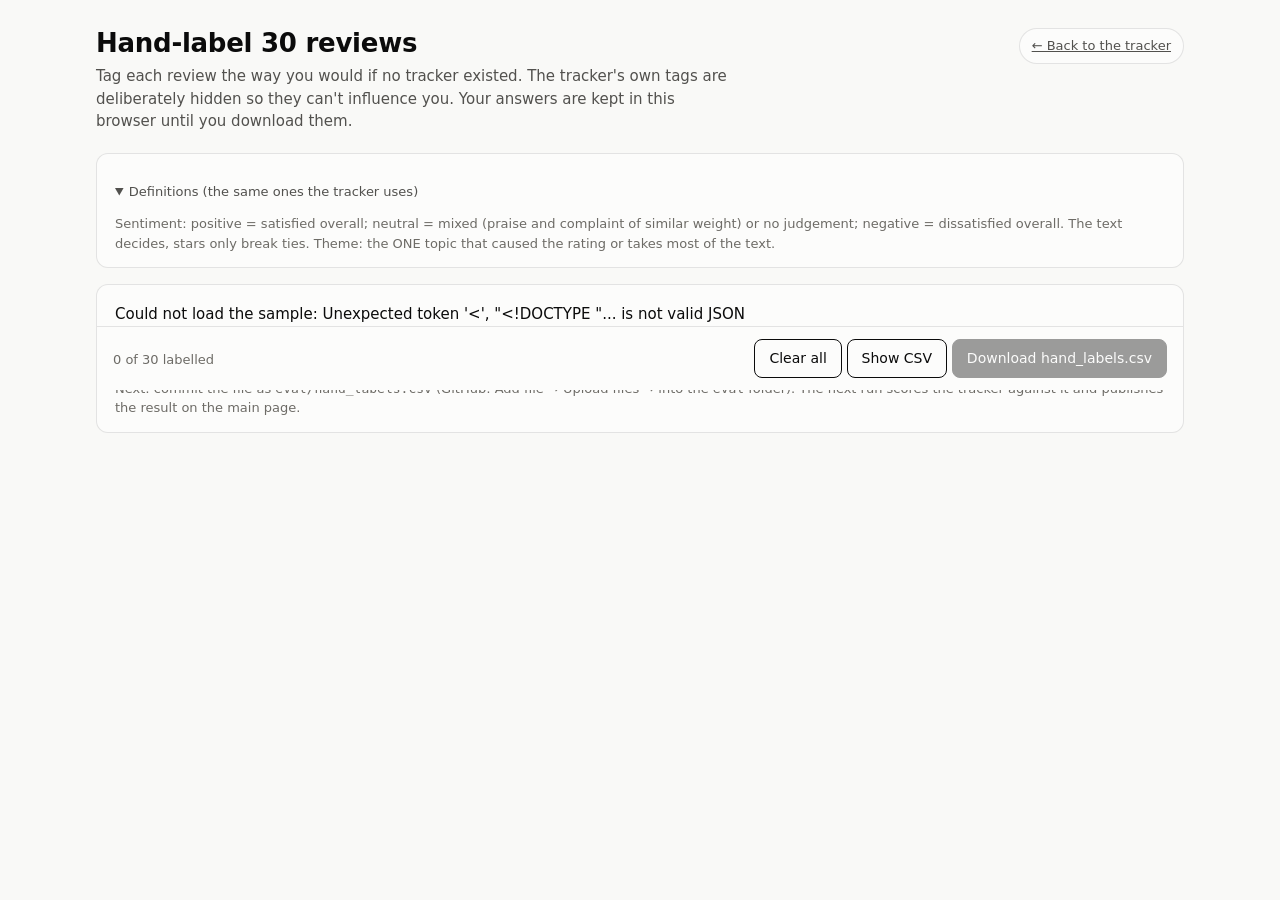
==== site/label.html @ 351802f1 "Reviews tracker: scraper, tagging, health alerts, page, evaluation, handover notes [skip ci] Daily G" ====
<!doctype html>
<html lang="en">
<head>
  <meta charset="utf-8">
  <meta name="viewport" content="width=device-width, initial-scale=1">
  <title>Hand Labelling</title>
  <meta name="description" content="Blind hand-labelling of 30 reviews to check the tracker's sentiment and theme tags.">
  <link rel="stylesheet" href="style.css">
  <style>
    .q { border-top: 1px solid var(--grid); padding: 14px 0; display: grid; gap: 8px; }
    .q:first-of-type { border-top: 0; }
    .q.done .num { background: var(--ink); color: var(--surface); }
    .num { display: inline-flex; width: 26px; height: 26px; border-radius: 50%; align-items: center; justify-content: center; font-size: 12px; background: var(--chip-bg); flex: none; }
    .opts { display: flex; flex-wrap: wrap; gap: 6px; }
    .opts label { display: inline-flex; align-items: center; gap: 5px; font-size: 13px; padding: 4px 10px; border: 1px solid var(--border); border-radius: 999px; cursor: pointer; background: var(--surface); }
    .opts input { margin: 0; accent-color: var(--ink); }
    .opts label:has(input:checked) { background: var(--ink); color: var(--surface); border-color: var(--ink); }
    .opts input:focus-visible + span { outline: 2px solid var(--link); outline-offset: 2px; }
    .row-label { font-size: 12px; color: var(--muted); width: 72px; flex: none; padding-top: 5px; }
    .line { display: flex; gap: 8px; align-items: flex-start; }
    .note { font: inherit; font-size: 13px; width: 100%; padding: 6px 8px; border: 1px solid var(--border); border-radius: 8px; background: var(--surface); color: var(--ink); }
    .bar { position: sticky; bottom: 0; background: var(--surface); border-top: 1px solid var(--border); padding: 12px 16px; display: flex; gap: 10px; align-items: center; flex-wrap: wrap; justify-content: space-between; margin: 0 -18px -14px; border-radius: 0 0 12px 12px; }
    .btn { font: inherit; font-size: 14px; padding: 8px 14px; border-radius: 8px; border: 1px solid var(--ink); background: var(--ink); color: var(--surface); cursor: pointer; }
    .btn.secondary { background: transparent; color: var(--ink); }
    .btn:disabled { opacity: .4; cursor: not-allowed; }
    textarea.csv { width: 100%; height: 160px; font: 12px ui-monospace, monospace; margin-top: 8px; background: var(--surface-2); color: var(--ink); border: 1px solid var(--border); border-radius: 8px; padding: 8px; }
  </style>
</head>
<body>
<div class="page">
  <header class="top">
    <div>
      <h1>Hand-label 30 reviews</h1>
      <p class="lede">Tag each review the way you would if no tracker existed. The tracker's own tags are deliberately
        hidden so they can't influence you. Your answers are kept in this browser until you download them.</p>
    </div>
    <a class="status" href="./">← Back to the tracker</a>
  </header>

  <section class="panel">
    <details class="defs" open><summary>Definitions (the same ones the tracker uses)</summary>
      <dl id="defs"></dl>
      <p class="sub" id="rules"></p>
    </details>
  </section>

  <section class="panel">
    <div id="questions"></div>
    <div class="bar">
      <span id="progress" class="sub">0 of 30 labelled</span>
      <span>
        <button class="btn secondary" type="button" id="reset">Clear all</button>
        <button class="btn secondary" type="button" id="show">Show CSV</button>
        <button class="btn" type="button" id="download" disabled>Download hand_labels.csv</button>
      </span>
    </div>
    <textarea class="csv" id="csv" readonly hidden aria-label="CSV of your labels"></textarea>
    <p class="sub">Next: commit the file as <code>eval/hand_labels.csv</code> (GitHub: Add file → Upload files → into the <code>eval</code> folder). The next run scores the tracker against it and publishes the result on the main page.</p>
  </section>
</div>
<script>
(function () {
  "use strict";
  let THEMES = {};   // filled from data.json, which is generated from tracker/tagging/taxonomy.py
  const SENTS = { positive: "Positive", neutral: "Neutral", negative: "Negative" };
  const KEY = "crt-hand-labels-v1";
  const APPS = { "kwikcheckout": "Kwik COD & Checkout", "razorpay-checkout": "Razorpay Magic Checkout", "simpl-checkout": "Simpl" };
  let sample = [], labels = {};

  try { labels = JSON.parse(localStorage.getItem(KEY) || "{}"); } catch (e) { labels = {}; }
  const persist = () => { try { localStorage.setItem(KEY, JSON.stringify(labels)); } catch (e) { /* blocked */ } };

  function el(tag, attrs, ...kids) {
    const n = document.createElement(tag);
    for (const [k, v] of Object.entries(attrs || {})) {
      if (v === null || v === undefined || v === false) continue;
      if (k === "class") n.className = v; else if (k.startsWith("on")) n.addEventListener(k.slice(2), v); else n.setAttribute(k, v === true ? "" : v);
    }
    kids.flat().forEach((c) => c !== null && c !== undefined && n.append(c instanceof Node ? c : document.createTextNode(String(c))));
    return n;
  }
  document.getElementById("rules").textContent =
    "Sentiment: positive = satisfied overall; neutral = mixed (praise and complaint of similar weight) or no judgement; negative = dissatisfied overall. The text decides, stars only break ties. Theme: the ONE topic that caused the rating or takes most of the text.";

  function options(name, map, current, onpick) {
    return el("div", { class: "opts", role: "radiogroup" }, Object.entries(map).map(([k, v]) => {
      const input = el("input", { type: "radio", name, value: k, checked: current === k, onchange: () => onpick(k) });
      return el("label", { title: Array.isArray(v) ? v[1] : null }, input, el("span", null, Array.isArray(v) ? v[0] : v));
    }));
  }
  function render() {
    const box = document.getElementById("questions");
    box.replaceChildren(...sample.map((r, i) => {
      const lab = labels[r.id] || {};
      const q = el("div", { class: "q" + (lab.sentiment && lab.theme ? " done" : ""), id: "q-" + r.id });
      const update = (k, v) => { labels[r.id] = Object.assign({}, labels[r.id], { [k]: v }); persist(); q.classList.toggle("done", !!(labels[r.id].sentiment && labels[r.id].theme)); progress(); };
      q.append(
        el("div", { class: "review-meta" }, el("span", { class: "num" }, i + 1),
          el("span", { class: "stars", "aria-label": `${r.rating} out of 5 stars` }, "★".repeat(r.rating), el("span", { class: "off" }, "★".repeat(5 - r.rating))),
          el("span", null, APPS[r.app] || r.app), el("span", null, r.date),
          el("a", { href: r.url, target: "_blank", rel: "noopener" }, "View on Shopify ↗")),
        el("p", { class: "review-text" }, r.text),
        el("div", { class: "line" }, el("span", { class: "row-label" }, "Sentiment"), options("s-" + r.id, SENTS, lab.sentiment, (v) => update("sentiment", v))),
        el("div", { class: "line" }, el("span", { class: "row-label" }, "Theme"), options("t-" + r.id, THEMES, lab.theme, (v) => update("theme", v))),
        el("div", { class: "line" }, el("span", { class: "row-label" }, "Note"),
          el("input", { class: "note", type: "text", placeholder: "optional: why, if it was a close call", value: lab.note || "", oninput: (e) => update("note", e.target.value) })));
      return q;
    }));
    progress();
  }
  function done() { return sample.filter((r) => labels[r.id] && labels[r.id].sentiment && labels[r.id].theme).length; }
  function csv() {
    const esc = (s) => `"${String(s || "").replace(/"/g, '""')}"`;
    return ["id,human_sentiment,human_theme,note"].concat(sample.map((r) => {
      const l = labels[r.id] || {};
      return [r.id, l.sentiment || "", l.theme || "", esc(l.note)].join(",");
    })).join("\n") + "\n";
  }
  function progress() {
    const n = done();
    document.getElementById("progress").textContent = `${n} of ${sample.length} labelled`;
    document.getElementById("download").disabled = n < sample.length;
    const ta = document.getElementById("csv");
    if (!ta.hidden) ta.value = csv();
  }
  document.getElementById("download").addEventListener("click", () => {
    const url = URL.createObjectURL(new Blob([csv()], { type: "text/csv" }));
    const a = el("a", { href: url, download: "hand_labels.csv" });
    document.body.append(a); a.click(); a.remove(); setTimeout(() => URL.revokeObjectURL(url), 1000);
  });
  document.getElementById("show").addEventListener("click", () => { const ta = document.getElementById("csv"); ta.hidden = !ta.hidden; ta.value = csv(); });
  document.getElementById("reset").addEventListener("click", () => { if (confirm("Clear all 30 labels?")) { labels = {}; persist(); render(); } });

  Promise.all(["label-sample.json", "data.json"].map((u) => fetch(u, { cache: "no-cache" }).then((r) => r.json())))
    .then(([s, data]) => {
      sample = s;
      THEMES = Object.fromEntries(Object.entries(data.themes).map(([k, t]) => [k, [t.label, t.definition]]));
      document.getElementById("defs").replaceChildren(...Object.values(THEMES).flatMap(([l, d]) => [el("dt", null, l), el("dd", null, d)]));
      render();
    })
    .catch((e) => { document.getElementById("questions").textContent = "Could not load the sample: " + e.message; });
})();
</script>
</body>
</html>
---- site/style.css ----
/* Tokens: light defaults, dark selected (not auto-inverted) for the OS setting
   and for an explicit data-theme="dark". Colour values come from the validated
   reference palette (apps = categorical slots 1-3; sentiment = blue/gray/red). */
:root {
  color-scheme: light;
  --page: #f9f9f7;
  --surface: #fcfcfb;
  --surface-2: #f3f2ee;
  --ink: #0b0b0b;
  --ink-2: #52514e;
  --muted: #6d6b66;
  --axis: #898781;
  --grid: #e1e0d9;
  --baseline: #c3c2b7;
  --border: rgba(11, 11, 11, 0.10);
  --link: #1c5cab;

  --app-kwikcheckout: #2a78d6;
  --app-razorpay-checkout: #eb6834;
  --app-simpl-checkout: #1baf7a;

  --sent-positive: #256abf;
  --sent-neutral: #898781;
  --sent-negative: #e34948;

  --good: #0ca30c;
  --good-ink: #006300;
  --warning: #fab219;
  --critical: #d03b3b;
  --critical-ink: #b42c2c;
  --chip-bg: #efeee9;
}
@media (prefers-color-scheme: dark) {
  :root:not([data-theme="light"]) {
    color-scheme: dark;
    --page: #0d0d0d;
    --surface: #1a1a19;
    --surface-2: #232322;
    --ink: #f0efec;
    --ink-2: #c3c2b7;
    --muted: #a3a29b;
    --axis: #898781;
    --grid: #2c2c2a;
    --baseline: #383835;
    --border: rgba(255, 255, 255, 0.10);
    --link: #86b6ef;
    --app-kwikcheckout: #3987e5;
    --app-razorpay-checkout: #d95926;
    --app-simpl-checkout: #199e70;
    --sent-positive: #3987e5;
    --sent-neutral: #c3c2b7;
    --sent-negative: #e66767;
    --good-ink: #0ca30c;
    --critical-ink: #e66767;
    --chip-bg: #2a2a28;
  }
}
:root[data-theme="dark"] {
  color-scheme: dark;
  --page: #0d0d0d;
  --surface: #1a1a19;
  --surface-2: #232322;
  --ink: #f0efec;
  --ink-2: #c3c2b7;
  --muted: #a3a29b;
  --axis: #898781;
  --grid: #2c2c2a;
  --baseline: #383835;
  --border: rgba(255, 255, 255, 0.10);
  --link: #86b6ef;
  --app-kwikcheckout: #3987e5;
  --app-razorpay-checkout: #d95926;
  --app-simpl-checkout: #199e70;
  --sent-positive: #3987e5;
  --sent-neutral: #c3c2b7;
  --sent-negative: #e66767;
  --good-ink: #0ca30c;
  --critical-ink: #e66767;
  --chip-bg: #2a2a28;
}

* { box-sizing: border-box; }
html { -webkit-text-size-adjust: 100%; }
body {
  margin: 0;
  background: var(--page);
  color: var(--ink);
  font: 15px/1.5 system-ui, -apple-system, "Segoe UI", Roboto, sans-serif;
}
a { color: var(--link); }
h1 { font-size: 26px; line-height: 1.2; margin: 0 0 6px; letter-spacing: -0.01em; }
h2 { font-size: 17px; margin: 0; }
h3 { font-size: 14px; margin: 0; }
.sr-only { position: absolute; width: 1px; height: 1px; overflow: hidden; clip: rect(0 0 0 0); white-space: nowrap; }

.page { max-width: 1120px; margin: 0 auto; padding: 28px 16px 48px; }
.top { display: flex; gap: 20px; align-items: flex-start; justify-content: space-between; margin-bottom: 20px; }
.lede { margin: 0; color: var(--ink-2); max-width: 640px; }

/* status pill: icon + label, never colour alone */
.status {
  flex: none; display: inline-flex; align-items: center; gap: 8px;
  padding: 7px 12px; border-radius: 999px; background: var(--surface);
  border: 1px solid var(--border); font-size: 13px; color: var(--ink-2); white-space: nowrap;
}
.status .ico { width: 16px; height: 16px; flex: none; }
.status strong { color: var(--ink); font-weight: 600; }

/* app cards */
.cards { display: grid; grid-template-columns: repeat(3, minmax(0, 1fr)); gap: 12px; margin-bottom: 18px; }
.card {
  background: var(--surface); border: 1px solid var(--border); border-radius: 12px;
  padding: 14px 16px; display: flex; flex-direction: column; gap: 10px; min-width: 0;
}
.card-head { display: flex; align-items: center; gap: 8px; min-width: 0; }
.dot { width: 10px; height: 10px; border-radius: 50%; flex: none; }
.card-head a { color: var(--ink); text-decoration: none; font-weight: 600; overflow: hidden; text-overflow: ellipsis; white-space: nowrap; }
.card-head a:hover { text-decoration: underline; }
.stats { display: grid; grid-template-columns: repeat(3, minmax(0, 1fr)); gap: 8px; }
.stat-label { font-size: 12px; color: var(--muted); }
.stat-value { font-size: 22px; font-weight: 600; line-height: 1.2; }
.stat-value small { font-size: 12px; font-weight: 400; color: var(--muted); }
.card-foot { font-size: 12.5px; color: var(--ink-2); border-top: 1px solid var(--grid); padding-top: 8px; }
.empty-note { font-size: 13px; color: var(--ink-2); background: var(--surface-2); border-radius: 8px; padding: 10px 12px; }

/* one filter row above everything it scopes */
.filters { display: flex; flex-wrap: wrap; align-items: center; gap: 10px; margin: 0 0 14px; }
.filters-label { font-size: 13px; color: var(--muted); }
.filters-note { font-size: 12.5px; color: var(--muted); }
.seg { display: inline-flex; background: var(--surface); border: 1px solid var(--border); border-radius: 9px; padding: 3px; gap: 2px; flex-wrap: wrap; }
.seg button {
  font: inherit; font-size: 13px; border: 0; background: transparent; color: var(--ink-2);
  padding: 5px 11px; border-radius: 6px; cursor: pointer; display: inline-flex; align-items: center; gap: 6px;
}
.seg button:hover { background: var(--surface-2); }
.seg button[aria-pressed="true"] { background: var(--ink); color: var(--surface); }
.seg button:focus-visible { outline: 2px solid var(--link); outline-offset: 1px; }
.seg-sm button { font-size: 12.5px; padding: 4px 9px; }

.panel { background: var(--surface); border: 1px solid var(--border); border-radius: 12px; padding: 18px 18px 14px; margin-bottom: 16px; }
.panel-head { margin-bottom: 10px; }
.panel-head.row { display: flex; justify-content: space-between; align-items: flex-end; gap: 12px; flex-wrap: wrap; }
.sub { margin: 3px 0 0; color: var(--muted); font-size: 13px; }

.legend { display: flex; flex-wrap: wrap; gap: 6px 16px; font-size: 13px; color: var(--ink-2); margin: 4px 0 8px; }
.legend span { display: inline-flex; align-items: center; gap: 6px; }
.key-line { width: 16px; height: 2px; border-radius: 2px; display: inline-block; }
.key-rect { width: 10px; height: 10px; border-radius: 2px; display: inline-block; }

.chart { position: relative; height: 300px; }
.chart-lg { height: 320px; }
.multiples { display: grid; grid-template-columns: repeat(3, minmax(0, 1fr)); gap: 14px; }
.multiple h3 { display: flex; align-items: center; gap: 6px; font-weight: 600; margin-bottom: 4px; }
.multiple .chart { height: 200px; }
.multiple .empty-note { height: 200px; display: flex; align-items: center; justify-content: center; text-align: center; }

details { margin-top: 10px; font-size: 13px; }
details summary { cursor: pointer; color: var(--ink-2); width: max-content; }
details summary:hover { color: var(--ink); }
.table-wrap { overflow-x: auto; max-height: 340px; overflow-y: auto; margin-top: 8px; border: 1px solid var(--grid); border-radius: 8px; }
table { border-collapse: collapse; width: 100%; font-size: 13px; }
th, td { text-align: left; padding: 6px 10px; border-bottom: 1px solid var(--grid); white-space: nowrap; }
th { position: sticky; top: 0; background: var(--surface-2); font-weight: 600; color: var(--ink-2); }
td.num, th.num { text-align: right; font-variant-numeric: tabular-nums; }
dl { display: grid; grid-template-columns: max-content 1fr; gap: 6px 14px; margin: 10px 0 0; }
dt { font-weight: 600; }
dd { margin: 0; color: var(--ink-2); }

/* latest reviews */
.reviews { list-style: none; margin: 0; padding: 0; }
.review { padding: 12px 0; border-top: 1px solid var(--grid); display: grid; gap: 5px; }
.review:first-child { border-top: 0; }
.review-meta { display: flex; flex-wrap: wrap; align-items: center; gap: 6px 10px; font-size: 12.5px; color: var(--muted); }
.review-app { display: inline-flex; align-items: center; gap: 6px; color: var(--ink); font-weight: 600; }
.stars { color: var(--ink); letter-spacing: 1px; }
.stars .off { color: var(--baseline); }
.review-text { margin: 0; white-space: pre-line; overflow-wrap: anywhere; }
.review-text.empty { color: var(--muted); font-style: italic; }
.review-text.clamp { display: -webkit-box; -webkit-line-clamp: 4; -webkit-box-orient: vertical; overflow: hidden; }
.more { font: inherit; font-size: 12.5px; border: 0; background: none; color: var(--link); padding: 0; cursor: pointer; justify-self: start; }
.chips { display: flex; flex-wrap: wrap; gap: 6px; align-items: center; font-size: 12px; }
.chip { display: inline-flex; align-items: center; gap: 5px; padding: 2px 8px; border-radius: 999px; background: var(--chip-bg); color: var(--ink); }
.chip .key-rect { width: 8px; height: 8px; }
.chip-src { color: var(--muted); background: transparent; padding-left: 0; }
.review a.open { font-size: 12.5px; }

/* evaluation */
.eval-grid { display: grid; grid-template-columns: repeat(3, minmax(0, 1fr)); gap: 12px; margin-bottom: 14px; }
.tile { background: var(--surface-2); border-radius: 10px; padding: 12px 14px; }
.tile .stat-value { font-size: 28px; }
.miss { border-top: 1px solid var(--grid); padding: 10px 0; display: grid; gap: 4px; }
.miss q { font-style: normal; }
.miss .verdict { font-size: 13px; color: var(--ink-2); }
.callout { background: var(--surface-2); border-radius: 10px; padding: 12px 14px; color: var(--ink-2); font-size: 14px; }
.callout ol { margin: 6px 0 0; padding-left: 20px; }

/* health */
.runs-strip { display: flex; flex-wrap: wrap; gap: 3px; margin: 6px 0 12px; }
.runs-strip a, .runs-strip span { width: 14px; height: 22px; border-radius: 3px; display: inline-block; }
.health-row { display: flex; flex-wrap: wrap; gap: 8px 24px; font-size: 13.5px; color: var(--ink-2); margin-bottom: 10px; }
.health-row strong { color: var(--ink); font-weight: 600; }
.problems { margin: 0 0 12px; padding-left: 0; list-style: none; font-size: 13.5px; }
.problems li { display: flex; gap: 8px; align-items: flex-start; padding: 4px 0; }
.problems .ico { width: 16px; height: 16px; flex: none; margin-top: 2px; }

.foot { color: var(--muted); font-size: 12.5px; margin-top: 24px; }
.foot p { margin: 4px 0; }

@media (max-width: 860px) {
  .cards, .multiples, .eval-grid { grid-template-columns: 1fr; }
  .top { flex-direction: column; gap: 12px; }
}
@media (max-width: 480px) {
  h1 { font-size: 22px; }
  .panel { padding: 14px 12px 10px; }
  .chart-lg { height: 260px; }
  .chart { height: 260px; }
  .stat-value { font-size: 19px; }
}
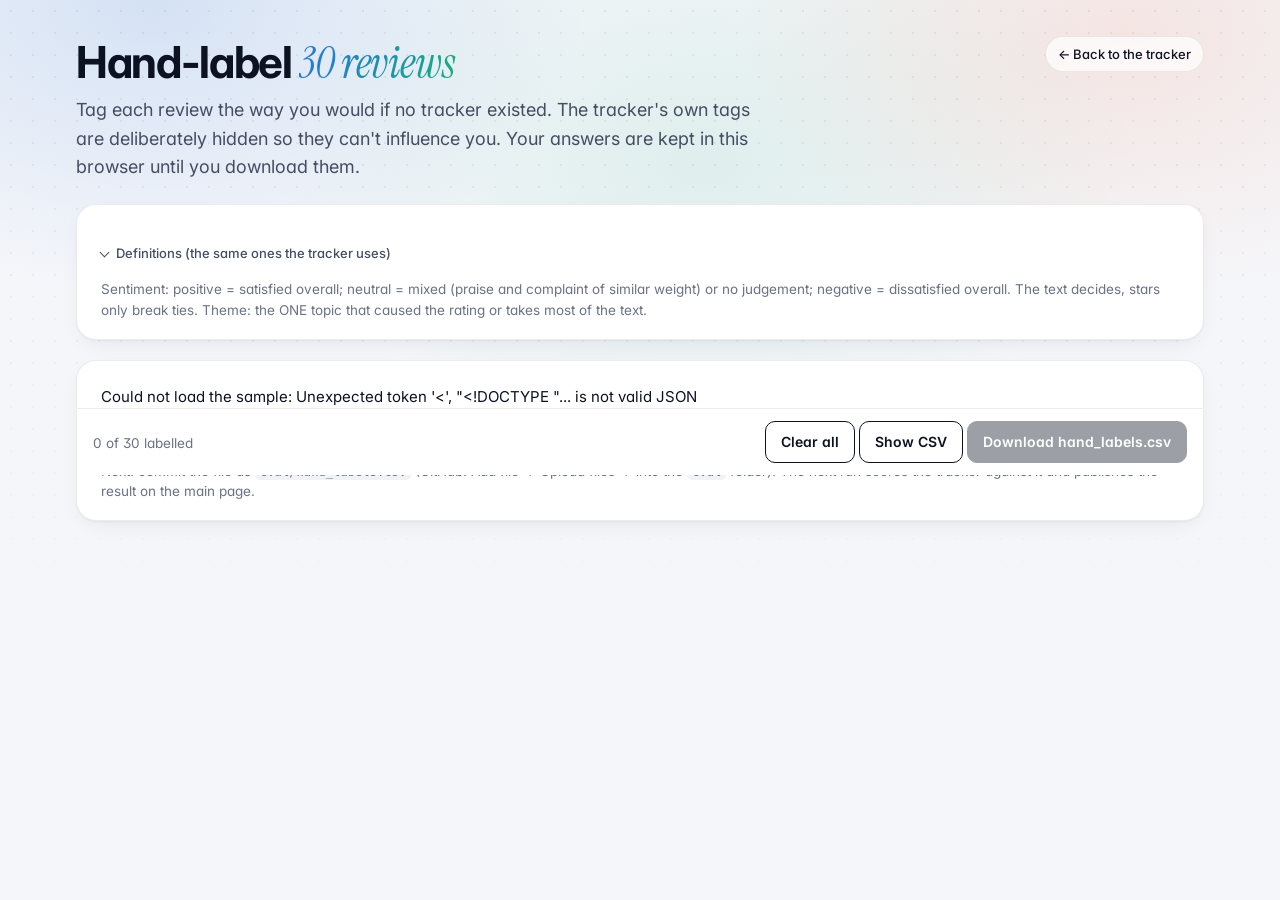
==== commit 4779de4a: "Redesign the public page: hero, app cards, computed signals, polished charts Light theme with Inter " ====
--- a/site/label.html
+++ b/site/label.html
@@ -5,6 +5,9 @@
   <meta name="viewport" content="width=device-width, initial-scale=1">
   <title>Hand Labelling</title>
   <meta name="description" content="Blind hand-labelling of 30 reviews to check the tracker's sentiment and theme tags.">
+  <link rel="preconnect" href="https://fonts.googleapis.com">
+  <link rel="preconnect" href="https://fonts.gstatic.com" crossorigin>
+  <link rel="stylesheet" href="https://fonts.googleapis.com/css2?family=Inter:wght@400;500;600;700&family=Instrument+Serif:ital@0;1&display=swap">
   <link rel="stylesheet" href="style.css">
   <style>
     .q { border-top: 1px solid var(--grid); padding: 14px 0; display: grid; gap: 8px; }
@@ -19,22 +22,23 @@
     .row-label { font-size: 12px; color: var(--muted); width: 72px; flex: none; padding-top: 5px; }
     .line { display: flex; gap: 8px; align-items: flex-start; }
     .note { font: inherit; font-size: 13px; width: 100%; padding: 6px 8px; border: 1px solid var(--border); border-radius: 8px; background: var(--surface); color: var(--ink); }
-    .bar { position: sticky; bottom: 0; background: var(--surface); border-top: 1px solid var(--border); padding: 12px 16px; display: flex; gap: 10px; align-items: center; flex-wrap: wrap; justify-content: space-between; margin: 0 -18px -14px; border-radius: 0 0 12px 12px; }
-    .btn { font: inherit; font-size: 14px; padding: 8px 14px; border-radius: 8px; border: 1px solid var(--ink); background: var(--ink); color: var(--surface); cursor: pointer; }
+    .bar { position: sticky; bottom: 0; background: var(--surface); border-top: 1px solid var(--border); padding: 12px 16px; display: flex; gap: 10px; align-items: center; flex-wrap: wrap; justify-content: space-between; margin: 0 -24px -18px; border-radius: 0 0 var(--radius) var(--radius); }
+    .btn { font: inherit; font-size: 14px; font-weight: 600; padding: 9px 15px; border-radius: 10px; border: 1px solid var(--ink); background: var(--ink); color: var(--surface); cursor: pointer; }
     .btn.secondary { background: transparent; color: var(--ink); }
     .btn:disabled { opacity: .4; cursor: not-allowed; }
     textarea.csv { width: 100%; height: 160px; font: 12px ui-monospace, monospace; margin-top: 8px; background: var(--surface-2); color: var(--ink); border: 1px solid var(--border); border-radius: 8px; padding: 8px; }
   </style>
 </head>
 <body>
+<div class="backdrop" aria-hidden="true"></div>
 <div class="page">
   <header class="top">
     <div>
-      <h1>Hand-label 30 reviews</h1>
+      <h1 style="font-size:clamp(30px,4.5vw,44px);letter-spacing:-0.03em">Hand-label <em class="accent">30 reviews</em></h1>
       <p class="lede">Tag each review the way you would if no tracker existed. The tracker's own tags are deliberately
         hidden so they can't influence you. Your answers are kept in this browser until you download them.</p>
     </div>
-    <a class="status" href="./">← Back to the tracker</a>
+    <a class="btn-ghost" href="./">← Back to the tracker</a>
   </header>
 
   <section class="panel">
--- a/site/style.css
+++ b/site/style.css
@@ -1,18 +1,19 @@
-/* Tokens: light defaults, dark selected (not auto-inverted) for the OS setting
-   and for an explicit data-theme="dark". Colour values come from the validated
-   reference palette (apps = categorical slots 1-3; sentiment = blue/gray/red). */
+/* Light theme only. Data colours (apps, sentiment) come from the validated
+   reference palette; everything else is a quiet, cool-neutral frame around them. */
 :root {
   color-scheme: light;
-  --page: #f9f9f7;
-  --surface: #fcfcfb;
-  --surface-2: #f3f2ee;
-  --ink: #0b0b0b;
-  --ink-2: #52514e;
-  --muted: #6d6b66;
-  --axis: #898781;
-  --grid: #e1e0d9;
-  --baseline: #c3c2b7;
-  --border: rgba(11, 11, 11, 0.10);
+  --page: #f5f6fa;
+  --surface: #ffffff;
+  --surface-2: #f6f7fa;
+  --surface-3: #eef0f5;
+  --ink: #0d1222;
+  --ink-2: #454d63;
+  --muted: #6b7287;
+  --axis: #8a90a2;
+  --grid: #eceef3;
+  --baseline: #cfd3dd;
+  --border: rgba(13, 18, 34, 0.08);
+  --border-strong: rgba(13, 18, 34, 0.14);
   --link: #1c5cab;
 
   --app-kwikcheckout: #2a78d6;
@@ -28,192 +29,412 @@
   --warning: #fab219;
   --critical: #d03b3b;
   --critical-ink: #b42c2c;
-  --chip-bg: #efeee9;
-}
-@media (prefers-color-scheme: dark) {
-  :root:not([data-theme="light"]) {
-    color-scheme: dark;
-    --page: #0d0d0d;
-    --surface: #1a1a19;
-    --surface-2: #232322;
-    --ink: #f0efec;
-    --ink-2: #c3c2b7;
-    --muted: #a3a29b;
-    --axis: #898781;
-    --grid: #2c2c2a;
-    --baseline: #383835;
-    --border: rgba(255, 255, 255, 0.10);
-    --link: #86b6ef;
-    --app-kwikcheckout: #3987e5;
-    --app-razorpay-checkout: #d95926;
-    --app-simpl-checkout: #199e70;
-    --sent-positive: #3987e5;
-    --sent-neutral: #c3c2b7;
-    --sent-negative: #e66767;
-    --good-ink: #0ca30c;
-    --critical-ink: #e66767;
-    --chip-bg: #2a2a28;
-  }
-}
-:root[data-theme="dark"] {
-  color-scheme: dark;
-  --page: #0d0d0d;
-  --surface: #1a1a19;
-  --surface-2: #232322;
-  --ink: #f0efec;
-  --ink-2: #c3c2b7;
-  --muted: #a3a29b;
-  --axis: #898781;
-  --grid: #2c2c2a;
-  --baseline: #383835;
-  --border: rgba(255, 255, 255, 0.10);
-  --link: #86b6ef;
-  --app-kwikcheckout: #3987e5;
-  --app-razorpay-checkout: #d95926;
-  --app-simpl-checkout: #199e70;
-  --sent-positive: #3987e5;
-  --sent-neutral: #c3c2b7;
-  --sent-negative: #e66767;
-  --good-ink: #0ca30c;
-  --critical-ink: #e66767;
-  --chip-bg: #2a2a28;
+  --star: #f5a524;
+  --chip-bg: #f0f2f6;
+
+  --radius: 20px;
+  --radius-sm: 12px;
+  --shadow-sm: 0 1px 2px rgba(16, 24, 40, 0.05);
+  --shadow: 0 1px 2px rgba(16, 24, 40, 0.04), 0 8px 24px -10px rgba(16, 24, 40, 0.10);
+  --shadow-lg: 0 2px 6px rgba(16, 24, 40, 0.05), 0 28px 56px -20px rgba(16, 24, 40, 0.20);
+  --brand-grad: linear-gradient(135deg, #2a78d6 0%, #1baf7a 100%);
+  --accent-grad: linear-gradient(100deg, #2a78d6 0%, #1d8fb0 50%, #1baf7a 100%);
+  --font: "Inter", system-ui, -apple-system, "Segoe UI", Roboto, sans-serif;
+  --serif: "Instrument Serif", ui-serif, Georgia, serif;
+  --ease: cubic-bezier(.2, .7, .2, 1);
 }
 
 * { box-sizing: border-box; }
-html { -webkit-text-size-adjust: 100%; }
+html { -webkit-text-size-adjust: 100%; scroll-behavior: smooth; }
 body {
   margin: 0;
   background: var(--page);
   color: var(--ink);
-  font: 15px/1.5 system-ui, -apple-system, "Segoe UI", Roboto, sans-serif;
-}
-a { color: var(--link); }
-h1 { font-size: 26px; line-height: 1.2; margin: 0 0 6px; letter-spacing: -0.01em; }
-h2 { font-size: 17px; margin: 0; }
-h3 { font-size: 14px; margin: 0; }
+  font: 15px/1.55 var(--font);
+  font-feature-settings: "cv11", "ss01";
+  -webkit-font-smoothing: antialiased;
+  overflow-x: hidden;
+}
+::selection { background: rgba(42, 120, 214, 0.18); }
+a { color: var(--link); text-underline-offset: 2px; }
+h1, h2, h3 { color: var(--ink); }
+h1 { font-size: 26px; line-height: 1.2; margin: 0 0 6px; letter-spacing: -0.02em; }
+h2 { font-size: 20px; line-height: 1.25; margin: 0; letter-spacing: -0.015em; font-weight: 650; }
+h3 { font-size: 14px; margin: 0; font-weight: 600; }
+code { font: 0.9em ui-monospace, SFMono-Regular, Menlo, monospace; background: var(--chip-bg); padding: 1px 5px; border-radius: 5px; }
 .sr-only { position: absolute; width: 1px; height: 1px; overflow: hidden; clip: rect(0 0 0 0); white-space: nowrap; }
-
-.page { max-width: 1120px; margin: 0 auto; padding: 28px 16px 48px; }
-.top { display: flex; gap: 20px; align-items: flex-start; justify-content: space-between; margin-bottom: 20px; }
-.lede { margin: 0; color: var(--ink-2); max-width: 640px; }
+:focus-visible { outline: 2px solid var(--link); outline-offset: 2px; border-radius: 6px; }
+
+/* soft colour wash behind the top of the page */
+.backdrop {
+  position: absolute; inset: 0 0 auto 0; height: 900px; z-index: -1; pointer-events: none;
+  background:
+    radial-gradient(620px 420px at 12% 0%, rgba(42, 120, 214, 0.16), transparent 70%),
+    radial-gradient(560px 380px at 88% 4%, rgba(235, 104, 52, 0.12), transparent 70%),
+    radial-gradient(620px 420px at 55% 18%, rgba(27, 175, 122, 0.10), transparent 70%);
+}
+.backdrop::after {
+  content: ""; position: absolute; inset: 0;
+  background-image: radial-gradient(rgba(13, 18, 34, 0.07) 1px, transparent 1px);
+  background-size: 22px 22px;
+  -webkit-mask-image: linear-gradient(to bottom, #000 0%, transparent 75%);
+          mask-image: linear-gradient(to bottom, #000 0%, transparent 75%);
+}
+
+.page { max-width: 1160px; margin: 0 auto; padding: 0 16px 56px; }
+
+/* ---- top nav ------------------------------------------------------------- */
+.nav { position: relative; z-index: 5; }
+.nav-inner { max-width: 1160px; margin: 0 auto; padding: 18px 16px; display: flex; align-items: center; justify-content: space-between; gap: 12px; }
+.brand { display: inline-flex; align-items: center; gap: 10px; text-decoration: none; color: var(--ink); min-width: 0; }
+.brand-mark {
+  width: 34px; height: 34px; border-radius: 10px; background: var(--brand-grad); flex: none;
+  display: inline-grid; place-items: center; box-shadow: 0 6px 16px -6px rgba(42, 120, 214, 0.6), inset 0 1px 0 rgba(255,255,255,.3);
+}
+.brand-mark svg { width: 22px; height: 22px; }
+.brand-mark.sm { width: 26px; height: 26px; border-radius: 8px; }
+.brand-mark.sm svg { width: 17px; height: 17px; }
+.brand-name { font-weight: 650; letter-spacing: -0.01em; font-size: 15px; white-space: nowrap; }
+.brand-sub { color: var(--muted); font-weight: 500; margin-left: 6px; }
+.nav-right { display: flex; align-items: center; gap: 8px; }
+.btn-ghost {
+  display: inline-flex; align-items: center; gap: 7px; padding: 7px 12px; border-radius: 999px;
+  background: rgba(255, 255, 255, 0.7); border: 1px solid var(--border); color: var(--ink);
+  font-size: 13px; font-weight: 500; text-decoration: none; backdrop-filter: blur(8px);
+  transition: background .2s, box-shadow .2s, transform .2s var(--ease);
+}
+.btn-ghost:hover { background: #fff; box-shadow: var(--shadow); transform: translateY(-1px); }
+.btn-ghost svg { width: 15px; height: 15px; }
 
 /* status pill: icon + label, never colour alone */
 .status {
   flex: none; display: inline-flex; align-items: center; gap: 8px;
-  padding: 7px 12px; border-radius: 999px; background: var(--surface);
+  padding: 6px 12px 6px 8px; border-radius: 999px; background: rgba(255, 255, 255, 0.75);
   border: 1px solid var(--border); font-size: 13px; color: var(--ink-2); white-space: nowrap;
+  backdrop-filter: blur(8px); box-shadow: var(--shadow-sm);
 }
 .status .ico { width: 16px; height: 16px; flex: none; }
 .status strong { color: var(--ink); font-weight: 600; }
-
-/* app cards */
-.cards { display: grid; grid-template-columns: repeat(3, minmax(0, 1fr)); gap: 12px; margin-bottom: 18px; }
+.status .when { color: var(--muted); }
+.pulse { position: relative; display: inline-grid; place-items: center; width: 16px; height: 16px; }
+.pulse::before {
+  content: ""; position: absolute; inset: 0; border-radius: 50%; background: var(--pulse, var(--good));
+  opacity: .35; animation: pulse 2.2s var(--ease) infinite;
+}
+@keyframes pulse { 0% { transform: scale(.7); opacity: .45; } 80%, 100% { transform: scale(2.1); opacity: 0; } }
+
+/* ---- hero ---------------------------------------------------------------- */
+.hero { padding: 40px 0 44px; }
+.eyebrow-chip {
+  display: inline-flex; align-items: center; gap: 8px; margin: 0 0 22px;
+  padding: 6px 12px; border-radius: 999px; font-size: 12.5px; font-weight: 500; color: var(--ink-2);
+  background: rgba(255, 255, 255, 0.7); border: 1px solid var(--border); backdrop-filter: blur(8px);
+}
+.live-dot { width: 7px; height: 7px; border-radius: 50%; background: var(--good); box-shadow: 0 0 0 3px rgba(12, 163, 12, 0.15); }
+.hero h1 {
+  font-size: clamp(36px, 6.2vw, 68px); line-height: 1.02; letter-spacing: -0.035em; font-weight: 650;
+  margin: 0 0 18px; text-wrap: balance; max-width: 920px;
+}
+.accent {
+  font-family: var(--serif); font-style: italic; font-weight: 400; letter-spacing: -0.01em;
+  background: var(--accent-grad); -webkit-background-clip: text; background-clip: text; color: transparent;
+  padding-right: .06em;
+}
+.lede { margin: 0; color: var(--ink-2); font-size: clamp(15.5px, 1.6vw, 18px); line-height: 1.6; max-width: 700px; text-wrap: pretty; }
+.lede strong { color: var(--ink); font-weight: 600; }
+.hero-stats { display: grid; grid-template-columns: repeat(4, minmax(0, 1fr)); gap: 12px; margin-top: 34px; }
+.hero-stat {
+  background: rgba(255, 255, 255, 0.72); backdrop-filter: blur(12px); -webkit-backdrop-filter: blur(12px);
+  border: 1px solid var(--border); border-radius: 16px; padding: 14px 16px; box-shadow: var(--shadow-sm); min-width: 0;
+}
+.hero-stat .k { font-size: 12.5px; color: var(--muted); font-weight: 500; }
+.hero-stat .v { font-size: 30px; font-weight: 650; letter-spacing: -0.03em; line-height: 1.15; margin-top: 2px; font-variant-numeric: tabular-nums; }
+.hero-stat .v small { font-size: 15px; font-weight: 500; color: var(--muted); letter-spacing: 0; }
+.hero-stat .s { font-size: 12.5px; color: var(--ink-2); margin-top: 2px; white-space: nowrap; overflow: hidden; text-overflow: ellipsis; }
+
+/* ---- blocks & panels --------------------------------------------------------- */
+.block { margin-bottom: 36px; scroll-margin-top: 80px; }
+.block-head { margin-bottom: 14px; }
+.eyebrow {
+  display: inline-block; font-size: 11.5px; font-weight: 600; letter-spacing: 0.08em; text-transform: uppercase;
+  color: var(--muted); margin-bottom: 6px;
+}
+.block-head h2 { font-size: 24px; }
+.sub { margin: 4px 0 0; color: var(--muted); font-size: 13.5px; }
+.note { margin: 0 0 10px; color: var(--muted); font-size: 12.5px; }
+
+.panel {
+  background: var(--surface); border: 1px solid var(--border); border-radius: var(--radius);
+  padding: 24px 24px 18px; margin-bottom: 20px; box-shadow: var(--shadow); scroll-margin-top: 80px;
+}
+.panel-head { display: flex; justify-content: space-between; align-items: flex-end; gap: 16px; flex-wrap: wrap; margin-bottom: 16px; }
+.panel-head > div:first-child { min-width: 0; max-width: 640px; }
+
+/* ---- app cards ---------------------------------------------------------------- */
+.cards { display: grid; grid-template-columns: repeat(3, minmax(0, 1fr)); gap: 16px; }
 .card {
-  background: var(--surface); border: 1px solid var(--border); border-radius: 12px;
-  padding: 14px 16px; display: flex; flex-direction: column; gap: 10px; min-width: 0;
-}
-.card-head { display: flex; align-items: center; gap: 8px; min-width: 0; }
-.dot { width: 10px; height: 10px; border-radius: 50%; flex: none; }
-.card-head a { color: var(--ink); text-decoration: none; font-weight: 600; overflow: hidden; text-overflow: ellipsis; white-space: nowrap; }
-.card-head a:hover { text-decoration: underline; }
-.stats { display: grid; grid-template-columns: repeat(3, minmax(0, 1fr)); gap: 8px; }
-.stat-label { font-size: 12px; color: var(--muted); }
-.stat-value { font-size: 22px; font-weight: 600; line-height: 1.2; }
-.stat-value small { font-size: 12px; font-weight: 400; color: var(--muted); }
-.card-foot { font-size: 12.5px; color: var(--ink-2); border-top: 1px solid var(--grid); padding-top: 8px; }
-.empty-note { font-size: 13px; color: var(--ink-2); background: var(--surface-2); border-radius: 8px; padding: 10px 12px; }
-
-/* one filter row above everything it scopes */
-.filters { display: flex; flex-wrap: wrap; align-items: center; gap: 10px; margin: 0 0 14px; }
-.filters-label { font-size: 13px; color: var(--muted); }
-.filters-note { font-size: 12.5px; color: var(--muted); }
-.seg { display: inline-flex; background: var(--surface); border: 1px solid var(--border); border-radius: 9px; padding: 3px; gap: 2px; flex-wrap: wrap; }
+  --c: var(--ink);
+  position: relative; overflow: hidden; background: var(--surface); border: 1px solid var(--border);
+  border-radius: var(--radius); padding: 20px; display: flex; flex-direction: column; gap: 16px; min-width: 0;
+  box-shadow: var(--shadow); transition: transform .35s var(--ease), box-shadow .35s var(--ease);
+}
+.card::before {
+  content: ""; position: absolute; inset: 0 0 auto 0; height: 120px; pointer-events: none;
+  background: radial-gradient(260px 120px at 0% 0%, color-mix(in srgb, var(--c) 14%, transparent), transparent 75%);
+}
+.card::after { content: ""; position: absolute; inset: 0 0 auto 0; height: 3px; background: var(--c); opacity: .9; }
+.card:hover { transform: translateY(-3px); box-shadow: var(--shadow-lg); }
+.card > * { position: relative; }
+.card-head { display: flex; align-items: center; gap: 12px; min-width: 0; }
+.mono {
+  width: 42px; height: 42px; border-radius: 12px; flex: none; display: grid; place-items: center;
+  font-weight: 700; font-size: 17px; color: #fff; background: var(--c);
+  box-shadow: 0 8px 18px -8px var(--c), inset 0 1px 0 rgba(255,255,255,.25);
+}
+.card-title { min-width: 0; }
+.card-title a { display: block; color: var(--ink); text-decoration: none; font-weight: 600; font-size: 15px; overflow: hidden; text-overflow: ellipsis; white-space: nowrap; }
+.card-title a:hover { text-decoration: underline; }
+.card-title span { font-size: 12.5px; color: var(--muted); }
+.rating-row { display: flex; align-items: flex-end; justify-content: space-between; gap: 12px; }
+.rating-big { font-size: 44px; font-weight: 650; letter-spacing: -0.04em; line-height: 1; font-variant-numeric: tabular-nums; }
+.rating-big small { font-size: 15px; font-weight: 500; color: var(--muted); letter-spacing: 0; margin-left: 2px; }
+.star-meter { position: relative; display: inline-block; font-size: 17px; letter-spacing: 2px; line-height: 1; color: #e3e6ec; white-space: nowrap; }
+.star-meter span { position: absolute; inset: 0 auto 0 0; overflow: hidden; color: var(--star); }
+.rating-cap { font-size: 12px; color: var(--muted); margin-top: 5px; }
+.mini-stats { display: grid; grid-template-columns: 1fr 1fr; gap: 10px; }
+.mini { background: var(--surface-2); border-radius: 12px; padding: 10px 12px; }
+.mini .k { font-size: 12px; color: var(--muted); }
+.mini .v { font-size: 20px; font-weight: 650; letter-spacing: -0.02em; font-variant-numeric: tabular-nums; }
+.mini .v small { font-size: 12px; font-weight: 500; color: var(--muted); letter-spacing: 0; }
+.sentbar { display: flex; height: 8px; border-radius: 99px; overflow: hidden; gap: 2px; background: var(--surface); }
+.sentbar i { display: block; height: 100%; min-width: 3px; }
+.sentbar-key { display: flex; flex-wrap: wrap; gap: 4px 12px; margin-top: 8px; font-size: 12px; color: var(--ink-2); }
+.sentbar-key span { display: inline-flex; align-items: center; gap: 5px; }
+.sentbar-key b { color: var(--ink); font-weight: 600; font-variant-numeric: tabular-nums; }
+.spark-wrap .k { display: flex; justify-content: space-between; font-size: 12px; color: var(--muted); margin-bottom: 4px; }
+.spark { display: block; width: 100%; height: 48px; overflow: visible; }
+.card-foot { font-size: 12.5px; color: var(--ink-2); border-top: 1px solid var(--grid); padding-top: 12px; margin-top: auto; }
+.empty-card { flex: 1; display: grid; place-items: center; align-content: center; text-align: center; gap: 10px; padding: 18px 8px;
+  border: 1.5px dashed var(--border-strong); border-radius: 14px; background: var(--surface-2); color: var(--ink-2); font-size: 13.5px; }
+.empty-card .radar { width: 56px; height: 56px; position: relative; }
+.empty-card .radar i { position: absolute; inset: 0; border-radius: 50%; border: 1.5px solid var(--c); opacity: 0; animation: radar 2.8s var(--ease) infinite; }
+.empty-card .radar i:nth-child(2) { animation-delay: .9s; }
+.empty-card .radar i:nth-child(3) { animation-delay: 1.8s; }
+.empty-card .radar b { position: absolute; inset: 22px; border-radius: 50%; background: var(--c); }
+@keyframes radar { 0% { transform: scale(.3); opacity: .8; } 100% { transform: scale(1); opacity: 0; } }
+.empty-note { font-size: 13px; color: var(--ink-2); background: var(--surface-2); border-radius: 12px; padding: 12px 14px; }
+
+/* ---- insights ------------------------------------------------------------------ */
+.insights { display: grid; grid-template-columns: repeat(3, minmax(0, 1fr)); gap: 16px; }
+.insight {
+  background: var(--surface); border: 1px solid var(--border); border-radius: var(--radius); padding: 20px;
+  box-shadow: var(--shadow); display: flex; flex-direction: column; gap: 12px; min-width: 0;
+}
+.insight-k { display: flex; align-items: center; gap: 8px; font-size: 13px; color: var(--ink-2); font-weight: 500; }
+.insight-v { font-size: 40px; font-weight: 650; letter-spacing: -0.04em; line-height: 1; font-variant-numeric: tabular-nums; }
+.insight-v small { font-size: 15px; color: var(--muted); font-weight: 500; letter-spacing: 0; margin-left: 4px; }
+.insight-t { font-size: 13.5px; color: var(--ink-2); margin: 0; }
+.delta { display: inline-flex; align-items: center; gap: 4px; font-size: 12px; font-weight: 600; padding: 3px 8px; border-radius: 99px; }
+.delta.up { color: var(--critical-ink); background: #fdeeee; }
+.delta.down { color: var(--good-ink); background: #e9f6e9; }
+.delta svg { width: 11px; height: 11px; }
+.ybars { display: flex; align-items: flex-end; gap: 10px; height: 92px; margin-top: auto; }
+.ybar { flex: 1; display: flex; flex-direction: column; align-items: center; justify-content: flex-end; gap: 5px; height: 100%; min-width: 0; }
+.ybar .val { font-size: 12px; font-weight: 600; color: var(--ink); font-variant-numeric: tabular-nums; }
+.ybar .col { width: 100%; max-width: 46px; border-radius: 6px 6px 2px 2px; background: var(--sent-negative); opacity: .38; transition: height .9s var(--ease); }
+.ybar.now .col { opacity: 1; }
+.ybar .yr { font-size: 11.5px; color: var(--muted); }
+.tlist { list-style: none; margin: auto 0 0; padding: 0; display: grid; gap: 9px; }
+.tlist li { display: grid; grid-template-columns: 1fr auto; gap: 4px 10px; font-size: 13px; align-items: center; }
+.tlist .bar { grid-column: 1 / -1; height: 6px; background: var(--surface-3); border-radius: 99px; overflow: hidden; }
+.tlist .bar i { display: block; height: 100%; background: var(--sent-negative); border-radius: 99px; }
+.tlist b { font-variant-numeric: tabular-nums; }
+
+/* ---- sticky toolbar ------------------------------------------------------------ */
+.toolbar {
+  position: sticky; top: 10px; z-index: 20; display: flex; align-items: center; justify-content: space-between; gap: 10px;
+  margin: 8px 0 20px; padding: 6px; border-radius: 16px; border: 1px solid var(--border);
+  background: rgba(255, 255, 255, 0.78); backdrop-filter: saturate(1.6) blur(14px); -webkit-backdrop-filter: saturate(1.6) blur(14px);
+  box-shadow: var(--shadow);
+}
+.toc { display: flex; gap: 2px; overflow-x: auto; scrollbar-width: none; min-width: 0; }
+.toc::-webkit-scrollbar { display: none; }
+.toc a {
+  flex: none; padding: 7px 12px; border-radius: 10px; font-size: 13px; font-weight: 500; color: var(--ink-2);
+  text-decoration: none; transition: background .2s, color .2s;
+}
+.toc a:hover { background: var(--surface-3); color: var(--ink); }
+.toc a.active { background: var(--ink); color: #fff; }
+.range-wrap { display: flex; align-items: center; gap: 8px; flex: none; }
+.range-label { font-size: 12.5px; color: var(--muted); }
+
+.seg { display: inline-flex; background: var(--surface-3); border-radius: 11px; padding: 3px; gap: 2px; flex-wrap: wrap; }
 .seg button {
-  font: inherit; font-size: 13px; border: 0; background: transparent; color: var(--ink-2);
-  padding: 5px 11px; border-radius: 6px; cursor: pointer; display: inline-flex; align-items: center; gap: 6px;
-}
-.seg button:hover { background: var(--surface-2); }
-.seg button[aria-pressed="true"] { background: var(--ink); color: var(--surface); }
-.seg button:focus-visible { outline: 2px solid var(--link); outline-offset: 1px; }
-.seg-sm button { font-size: 12.5px; padding: 4px 9px; }
-
-.panel { background: var(--surface); border: 1px solid var(--border); border-radius: 12px; padding: 18px 18px 14px; margin-bottom: 16px; }
-.panel-head { margin-bottom: 10px; }
-.panel-head.row { display: flex; justify-content: space-between; align-items: flex-end; gap: 12px; flex-wrap: wrap; }
-.sub { margin: 3px 0 0; color: var(--muted); font-size: 13px; }
-
-.legend { display: flex; flex-wrap: wrap; gap: 6px 16px; font-size: 13px; color: var(--ink-2); margin: 4px 0 8px; }
-.legend span { display: inline-flex; align-items: center; gap: 6px; }
-.key-line { width: 16px; height: 2px; border-radius: 2px; display: inline-block; }
-.key-rect { width: 10px; height: 10px; border-radius: 2px; display: inline-block; }
+  font: inherit; font-size: 13px; font-weight: 500; border: 0; background: transparent; color: var(--ink-2);
+  padding: 5px 11px; border-radius: 8px; cursor: pointer; display: inline-flex; align-items: center; gap: 6px;
+  transition: background .2s, color .2s, box-shadow .2s;
+}
+.seg button:hover { color: var(--ink); }
+.seg button[aria-pressed="true"] { background: #fff; color: var(--ink); box-shadow: 0 1px 2px rgba(16,24,40,.08), 0 2px 8px -2px rgba(16,24,40,.10); }
+.seg-sm button { font-size: 12.5px; padding: 5px 10px; }
+
+/* ---- legends & charts ------------------------------------------------------------ */
+.legend { display: flex; flex-wrap: wrap; gap: 6px 14px; font-size: 13px; color: var(--ink-2); }
+.legend span { display: inline-flex; align-items: center; gap: 7px; }
+.key-line { width: 16px; height: 3px; border-radius: 3px; display: inline-block; }
+.key-rect { width: 10px; height: 10px; border-radius: 3px; display: inline-block; }
+.dot { width: 9px; height: 9px; border-radius: 50%; flex: none; display: inline-block; }
 
 .chart { position: relative; height: 300px; }
-.chart-lg { height: 320px; }
+.chart-lg { height: 340px; }
 .multiples { display: grid; grid-template-columns: repeat(3, minmax(0, 1fr)); gap: 14px; }
-.multiple h3 { display: flex; align-items: center; gap: 6px; font-weight: 600; margin-bottom: 4px; }
+.multiple { background: var(--surface-2); border-radius: 16px; padding: 14px 14px 8px; min-width: 0; }
+.multiple h3 { display: flex; align-items: center; gap: 7px; margin-bottom: 8px; }
 .multiple .chart { height: 200px; }
-.multiple .empty-note { height: 200px; display: flex; align-items: center; justify-content: center; text-align: center; }
-
-details { margin-top: 10px; font-size: 13px; }
-details summary { cursor: pointer; color: var(--ink-2); width: max-content; }
+.multiple .empty-note { height: 200px; display: flex; align-items: center; justify-content: center; text-align: center; background: transparent; color: var(--muted); }
+
+/* HTML tooltip shared by every chart */
+.tip {
+  position: absolute; z-index: 10; pointer-events: none; min-width: 150px; max-width: 280px;
+  background: rgba(255, 255, 255, 0.96); backdrop-filter: blur(10px); -webkit-backdrop-filter: blur(10px);
+  border: 1px solid var(--border); border-radius: 12px; padding: 10px 12px; box-shadow: var(--shadow-lg);
+  font-size: 12.5px; opacity: 0; transform: translateY(4px); transition: opacity .15s, transform .15s var(--ease), left .08s linear, top .08s linear;
+}
+.tip.on { opacity: 1; transform: none; }
+.tip-title { color: var(--muted); font-size: 12px; margin-bottom: 6px; }
+.tip-row { display: grid; grid-template-columns: 10px 1fr auto; align-items: center; gap: 8px; padding: 2px 0; }
+.tip-row i { width: 10px; height: 10px; border-radius: 3px; }
+.tip-row span { color: var(--ink-2); white-space: nowrap; overflow: hidden; text-overflow: ellipsis; }
+.tip-row b { color: var(--ink); font-weight: 650; font-variant-numeric: tabular-nums; }
+.tip-row em { grid-column: 2 / -1; font-style: normal; color: var(--muted); font-size: 11.5px; margin-top: -2px; }
+
+details { margin-top: 12px; font-size: 13px; }
+details summary { cursor: pointer; color: var(--ink-2); width: max-content; max-width: 100%; font-weight: 500; list-style: none; display: inline-flex; align-items: center; gap: 6px; }
+details summary::-webkit-details-marker { display: none; }
+details summary::before { content: ""; width: 6px; height: 6px; border-right: 1.5px solid currentColor; border-bottom: 1.5px solid currentColor; transform: rotate(-45deg); transition: transform .2s; margin-right: 2px; }
+details[open] summary::before { transform: rotate(45deg); }
 details summary:hover { color: var(--ink); }
-.table-wrap { overflow-x: auto; max-height: 340px; overflow-y: auto; margin-top: 8px; border: 1px solid var(--grid); border-radius: 8px; }
+.table-wrap { overflow-x: auto; max-height: 360px; overflow-y: auto; margin-top: 10px; border: 1px solid var(--grid); border-radius: 12px; }
 table { border-collapse: collapse; width: 100%; font-size: 13px; }
-th, td { text-align: left; padding: 6px 10px; border-bottom: 1px solid var(--grid); white-space: nowrap; }
-th { position: sticky; top: 0; background: var(--surface-2); font-weight: 600; color: var(--ink-2); }
+th, td { text-align: left; padding: 8px 12px; border-bottom: 1px solid var(--grid); white-space: nowrap; }
+tr:last-child td { border-bottom: 0; }
+tbody tr:hover td { background: var(--surface-2); }
+th { position: sticky; top: 0; background: var(--surface-2); font-weight: 600; color: var(--ink-2); font-size: 12px; }
 td.num, th.num { text-align: right; font-variant-numeric: tabular-nums; }
-dl { display: grid; grid-template-columns: max-content 1fr; gap: 6px 14px; margin: 10px 0 0; }
+dl { display: grid; grid-template-columns: max-content 1fr; gap: 8px 16px; margin: 12px 0 0; }
 dt { font-weight: 600; }
 dd { margin: 0; color: var(--ink-2); }
 
-/* latest reviews */
-.reviews { list-style: none; margin: 0; padding: 0; }
-.review { padding: 12px 0; border-top: 1px solid var(--grid); display: grid; gap: 5px; }
-.review:first-child { border-top: 0; }
+/* ---- latest reviews ----------------------------------------------------------------- */
+.reviews { list-style: none; margin: 0; padding: 0; display: grid; grid-template-columns: repeat(2, minmax(0, 1fr)); gap: 14px; }
+.review {
+  --c: var(--ink);
+  position: relative; background: var(--surface); border: 1px solid var(--border); border-radius: 16px;
+  padding: 16px 16px 14px; display: flex; flex-direction: column; gap: 10px; min-width: 0;
+  transition: border-color .25s, box-shadow .25s, transform .25s var(--ease);
+}
+.review:hover { border-color: color-mix(in srgb, var(--c) 35%, transparent); box-shadow: var(--shadow); transform: translateY(-2px); }
+.review-top { display: flex; align-items: center; gap: 10px; min-width: 0; }
+.avatar {
+  width: 36px; height: 36px; border-radius: 50%; flex: none; display: grid; place-items: center;
+  font-weight: 650; font-size: 14px; color: var(--ink);
+  background: color-mix(in srgb, var(--c) 16%, #fff); box-shadow: inset 0 0 0 1px color-mix(in srgb, var(--c) 22%, transparent);
+}
+.who { min-width: 0; flex: 1; }
+.who strong { display: block; font-size: 13.5px; font-weight: 600; overflow: hidden; text-overflow: ellipsis; white-space: nowrap; }
+.who span { font-size: 12px; color: var(--muted); }
+.app-badge { display: inline-flex; align-items: center; gap: 6px; font-size: 12px; font-weight: 500; color: var(--ink-2); padding: 3px 9px; border-radius: 99px; background: var(--surface-2); flex: none; }
 .review-meta { display: flex; flex-wrap: wrap; align-items: center; gap: 6px 10px; font-size: 12.5px; color: var(--muted); }
 .review-app { display: inline-flex; align-items: center; gap: 6px; color: var(--ink); font-weight: 600; }
-.stars { color: var(--ink); letter-spacing: 1px; }
-.stars .off { color: var(--baseline); }
-.review-text { margin: 0; white-space: pre-line; overflow-wrap: anywhere; }
+.stars { color: var(--star); letter-spacing: 1.5px; font-size: 14px; }
+.stars .off { color: #e3e6ec; }
+.review-text { margin: 0; white-space: pre-line; overflow-wrap: anywhere; font-size: 14.5px; line-height: 1.55; color: var(--ink); }
 .review-text.empty { color: var(--muted); font-style: italic; }
 .review-text.clamp { display: -webkit-box; -webkit-line-clamp: 4; -webkit-box-orient: vertical; overflow: hidden; }
-.more { font: inherit; font-size: 12.5px; border: 0; background: none; color: var(--link); padding: 0; cursor: pointer; justify-self: start; }
+.more { font: inherit; font-size: 12.5px; font-weight: 500; border: 0; background: none; color: var(--link); padding: 0; cursor: pointer; align-self: flex-start; }
+.review-foot { display: flex; align-items: center; justify-content: space-between; gap: 8px; flex-wrap: wrap; margin-top: auto; padding-top: 10px; border-top: 1px solid var(--grid); }
 .chips { display: flex; flex-wrap: wrap; gap: 6px; align-items: center; font-size: 12px; }
-.chip { display: inline-flex; align-items: center; gap: 5px; padding: 2px 8px; border-radius: 999px; background: var(--chip-bg); color: var(--ink); }
-.chip .key-rect { width: 8px; height: 8px; }
-.chip-src { color: var(--muted); background: transparent; padding-left: 0; }
-.review a.open { font-size: 12.5px; }
-
-/* evaluation */
+.chip { display: inline-flex; align-items: center; gap: 6px; padding: 3px 9px; border-radius: 999px; background: var(--chip-bg); color: var(--ink); font-weight: 500; }
+.chip .key-rect { width: 8px; height: 8px; border-radius: 50%; }
+.chip-src { color: var(--muted); background: transparent; padding-left: 2px; font-weight: 400; }
+.open { font-size: 12.5px; font-weight: 500; text-decoration: none; white-space: nowrap; }
+.open:hover { text-decoration: underline; }
+.reviews > .empty-note { grid-column: 1 / -1; }
+
+/* ---- evaluation ------------------------------------------------------------------------ */
 .eval-grid { display: grid; grid-template-columns: repeat(3, minmax(0, 1fr)); gap: 12px; margin-bottom: 14px; }
-.tile { background: var(--surface-2); border-radius: 10px; padding: 12px 14px; }
-.tile .stat-value { font-size: 28px; }
-.miss { border-top: 1px solid var(--grid); padding: 10px 0; display: grid; gap: 4px; }
+.tile { background: var(--surface-2); border-radius: 14px; padding: 14px 16px; }
+.stat-label { font-size: 12.5px; color: var(--muted); }
+.stat-value { font-size: 22px; font-weight: 650; line-height: 1.2; letter-spacing: -0.02em; }
+.stat-value small { font-size: 12px; font-weight: 400; color: var(--muted); letter-spacing: 0; }
+.tile .stat-value { font-size: 32px; }
+.miss { border-top: 1px solid var(--grid); padding: 12px 0; display: grid; gap: 6px; }
 .miss q { font-style: normal; }
 .miss .verdict { font-size: 13px; color: var(--ink-2); }
-.callout { background: var(--surface-2); border-radius: 10px; padding: 12px 14px; color: var(--ink-2); font-size: 14px; }
-.callout ol { margin: 6px 0 0; padding-left: 20px; }
-
-/* health */
-.runs-strip { display: flex; flex-wrap: wrap; gap: 3px; margin: 6px 0 12px; }
-.runs-strip a, .runs-strip span { width: 14px; height: 22px; border-radius: 3px; display: inline-block; }
-.health-row { display: flex; flex-wrap: wrap; gap: 8px 24px; font-size: 13.5px; color: var(--ink-2); margin-bottom: 10px; }
-.health-row strong { color: var(--ink); font-weight: 600; }
-.problems { margin: 0 0 12px; padding-left: 0; list-style: none; font-size: 13.5px; }
+.callout {
+  position: relative; overflow: hidden; border-radius: 16px; padding: 22px;
+  background: linear-gradient(135deg, rgba(42, 120, 214, 0.07), rgba(27, 175, 122, 0.06) 60%, rgba(235, 104, 52, 0.05));
+  border: 1px solid rgba(42, 120, 214, 0.14); color: var(--ink-2); font-size: 14px;
+}
+.callout h3 { font-size: 16px; margin-bottom: 4px; }
+.steps { display: grid; grid-template-columns: repeat(3, minmax(0, 1fr)); gap: 12px; margin: 16px 0; padding: 0; list-style: none; counter-reset: s; }
+.steps li { counter-increment: s; background: rgba(255, 255, 255, 0.8); border: 1px solid var(--border); border-radius: 14px; padding: 14px; font-size: 13.5px; color: var(--ink-2); }
+.steps li::before { content: counter(s); display: grid; place-items: center; width: 26px; height: 26px; border-radius: 8px; background: var(--brand-grad); color: #fff; font-weight: 650; font-size: 13px; margin-bottom: 8px; }
+.btn-primary {
+  display: inline-flex; align-items: center; gap: 8px; padding: 10px 16px; border-radius: 12px; font-weight: 600; font-size: 14px;
+  color: #fff; background: var(--ink); text-decoration: none; box-shadow: 0 8px 20px -8px rgba(13, 18, 34, 0.5);
+  transition: transform .2s var(--ease), box-shadow .2s;
+}
+.btn-primary:hover { transform: translateY(-1px); box-shadow: 0 12px 26px -10px rgba(13, 18, 34, 0.55); }
+
+/* ---- health ------------------------------------------------------------------------------ */
+.health-tiles { display: grid; grid-template-columns: repeat(4, minmax(0, 1fr)); gap: 12px; margin-bottom: 18px; }
+.health-tiles .tile .v { font-size: 18px; font-weight: 650; letter-spacing: -0.01em; margin-top: 2px; overflow-wrap: anywhere; }
+.health-tiles .tile .s { font-size: 12px; color: var(--muted); margin-top: 2px; overflow-wrap: anywhere; }
+.runs-strip { display: flex; flex-wrap: wrap; gap: 4px; margin: 8px 0 18px; }
+.runs-strip a, .runs-strip span { width: 12px; height: 30px; border-radius: 4px; display: inline-block; transition: transform .2s var(--ease); }
+.runs-strip a:hover { transform: scaleY(1.15); }
+.problems { margin: 0 0 14px; padding-left: 0; list-style: none; font-size: 13.5px; }
 .problems li { display: flex; gap: 8px; align-items: flex-start; padding: 4px 0; }
 .problems .ico { width: 16px; height: 16px; flex: none; margin-top: 2px; }
 
-.foot { color: var(--muted); font-size: 12.5px; margin-top: 24px; }
-.foot p { margin: 4px 0; }
-
-@media (max-width: 860px) {
-  .cards, .multiples, .eval-grid { grid-template-columns: 1fr; }
-  .top { flex-direction: column; gap: 12px; }
+/* ---- footer ------------------------------------------------------------------------------- */
+.foot { color: var(--muted); font-size: 12.5px; margin-top: 36px; padding-top: 22px; border-top: 1px solid var(--border); }
+.foot p { margin: 6px 0; max-width: 760px; }
+.foot-brand { display: flex; align-items: center; gap: 10px; color: var(--ink); margin-bottom: 8px; font-size: 14px; }
+
+/* ---- motion -------------------------------------------------------------------------------- */
+.js .reveal { opacity: 0; transform: translateY(14px); transition: opacity .7s var(--ease), transform .7s var(--ease); }
+.js .reveal.in { opacity: 1; transform: none; }
+@media (prefers-reduced-motion: reduce) {
+  html { scroll-behavior: auto; }
+  *, *::before, *::after { animation: none !important; transition: none !important; }
+  .js .reveal { opacity: 1; transform: none; }
+}
+
+/* ---- small screens --------------------------------------------------------------------------- */
+@media (max-width: 960px) {
+  .cards, .insights, .multiples { grid-template-columns: 1fr; }
+  .hero-stats, .health-tiles { grid-template-columns: repeat(2, minmax(0, 1fr)); }
+  .reviews { grid-template-columns: 1fr; }
+}
+@media (max-width: 720px) {
+  .toolbar { flex-direction: column; align-items: stretch; top: 6px; }
+  .range-wrap { justify-content: space-between; padding: 0 4px 2px 8px; }
+  .eval-grid, .steps { grid-template-columns: 1fr; }
+  .brand-sub { display: none; }
 }
 @media (max-width: 480px) {
-  h1 { font-size: 22px; }
-  .panel { padding: 14px 12px 10px; }
-  .chart-lg { height: 260px; }
-  .chart { height: 260px; }
-  .stat-value { font-size: 19px; }
-}
+  .nav-inner { padding: 14px 16px; }
+  .btn-ghost span { display: none; }
+  .status .when { display: none; }
+  .hero { padding: 22px 0 30px; }
+  .hero-stat .v { font-size: 24px; }
+  .panel { padding: 18px 14px 12px; border-radius: 16px; }
+  .chart-lg, .chart { height: 260px; }
+  .rating-big { font-size: 38px; }
+}
+
+/* ---- the labelling page reuses these -------------------------------------------------------------- */
+.top { display: flex; gap: 20px; align-items: flex-start; justify-content: space-between; padding: 36px 0 22px; }
+@media (max-width: 860px) { .top { flex-direction: column; gap: 12px; } }
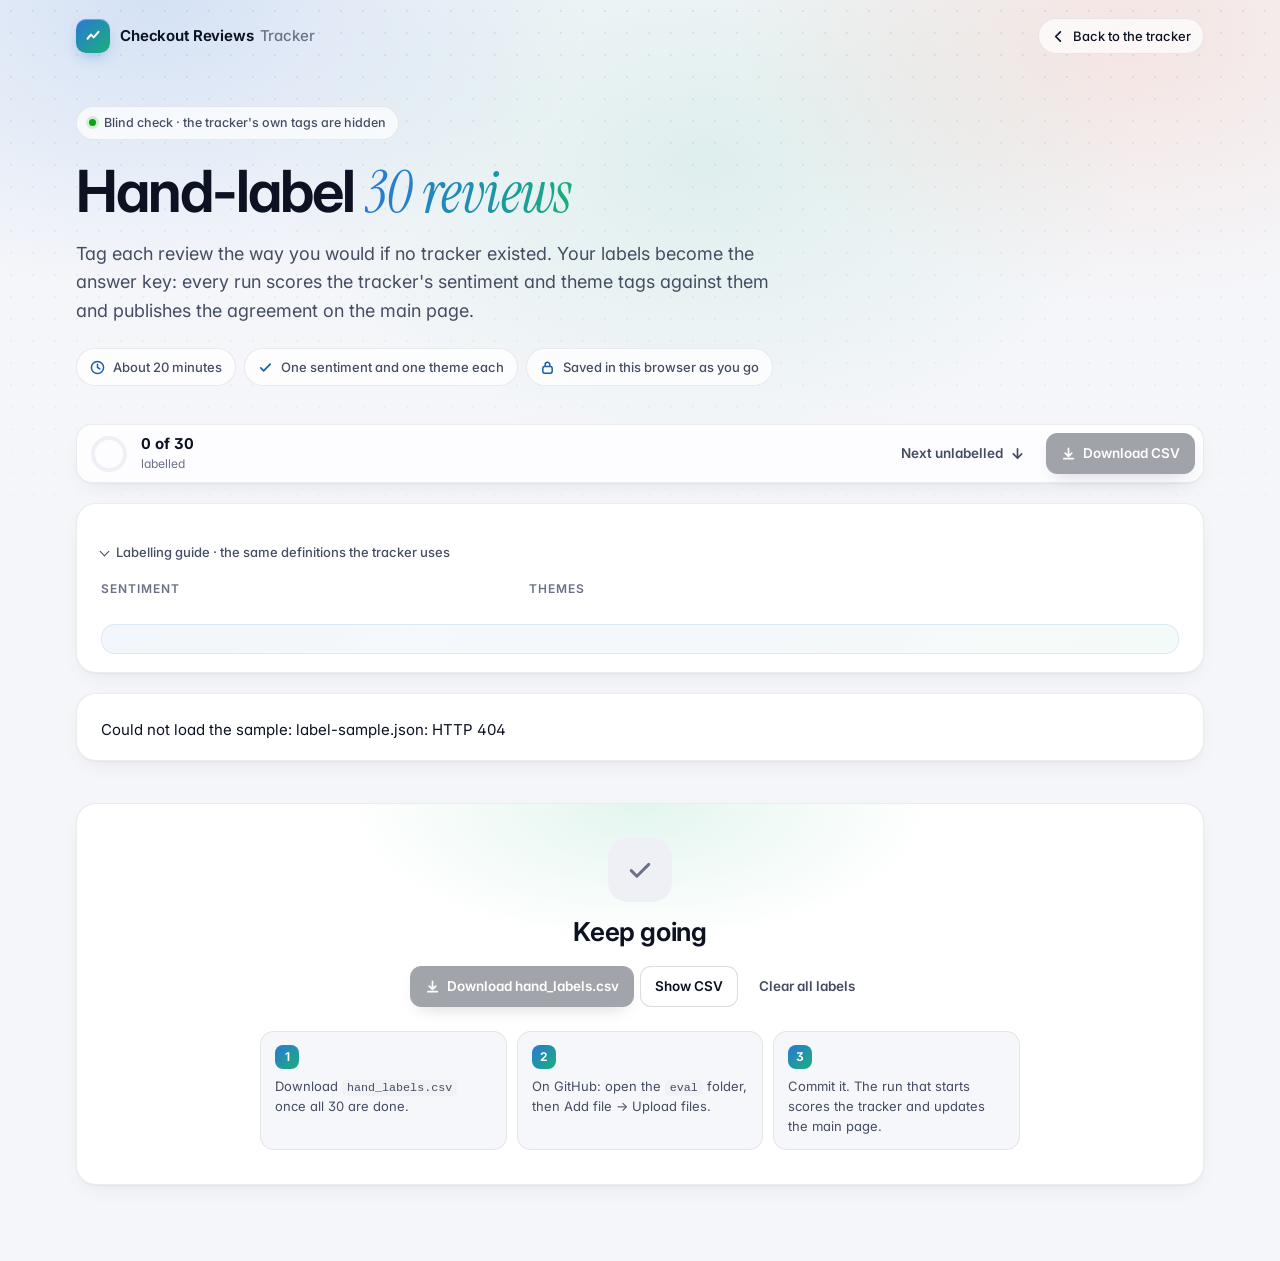
==== commit b91484a7: "Redesign the hand-labelling page to match the main page - Sticky progress bar: ring, one dot per rev" ====
--- a/site/label.html
+++ b/site/label.html
@@ -5,63 +5,229 @@
   <meta name="viewport" content="width=device-width, initial-scale=1">
   <title>Hand Labelling</title>
   <meta name="description" content="Blind hand-labelling of 30 reviews to check the tracker's sentiment and theme tags.">
+  <meta name="theme-color" content="#f5f6fa">
+  <link rel="icon" href="data:image/svg+xml,%3Csvg xmlns='http://www.w3.org/2000/svg' viewBox='0 0 32 32'%3E%3Cdefs%3E%3ClinearGradient id='g' x1='0' y1='0' x2='1' y2='1'%3E%3Cstop offset='0' stop-color='%232a78d6'/%3E%3Cstop offset='1' stop-color='%231baf7a'/%3E%3C/linearGradient%3E%3C/defs%3E%3Crect width='32' height='32' rx='9' fill='url(%23g)'/%3E%3Cpath d='M8 20l5-6 4 4 7-8' stroke='white' stroke-width='3' fill='none' stroke-linecap='round' stroke-linejoin='round'/%3E%3C/svg%3E">
   <link rel="preconnect" href="https://fonts.googleapis.com">
   <link rel="preconnect" href="https://fonts.gstatic.com" crossorigin>
   <link rel="stylesheet" href="https://fonts.googleapis.com/css2?family=Inter:wght@400;500;600;700&family=Instrument+Serif:ital@0;1&display=swap">
   <link rel="stylesheet" href="style.css">
   <style>
-    .q { border-top: 1px solid var(--grid); padding: 14px 0; display: grid; gap: 8px; }
-    .q:first-of-type { border-top: 0; }
-    .q.done .num { background: var(--ink); color: var(--surface); }
-    .num { display: inline-flex; width: 26px; height: 26px; border-radius: 50%; align-items: center; justify-content: center; font-size: 12px; background: var(--chip-bg); flex: none; }
+    /* page-specific pieces; tokens and shared parts come from style.css */
+    .hero { padding: 34px 0 30px; }
+    .hero h1 { font-size: clamp(34px, 5.4vw, 58px); }
+    .facts { display: flex; flex-wrap: wrap; gap: 8px; margin-top: 22px; }
+    .fact { display: inline-flex; align-items: center; gap: 8px; padding: 8px 13px; border-radius: 999px; font-size: 13px; font-weight: 500; color: var(--ink-2);
+      background: rgba(255, 255, 255, 0.75); border: 1px solid var(--border); backdrop-filter: blur(8px); }
+    .fact svg { width: 15px; height: 15px; color: var(--link); }
+
+    /* sticky progress bar */
+    .progress-bar { gap: 14px; padding: 8px 8px 8px 12px; }
+    .prog { display: flex; align-items: center; gap: 12px; min-width: 0; flex: 1; }
+    .ring { width: 40px; height: 40px; flex: none; transform: rotate(-90deg); }
+    .ring circle { fill: none; stroke-width: 4; }
+    .ring .track { stroke: var(--surface-3); }
+    .ring .fill { stroke: url(#ringGrad); stroke-linecap: round; transition: stroke-dashoffset .6s var(--ease); }
+    .prog-text { flex: none; line-height: 1.25; }
+    .prog-text strong { display: block; font-size: 15px; font-variant-numeric: tabular-nums; }
+    .prog-text span { font-size: 12px; color: var(--muted); }
+    .dots { display: flex; flex-wrap: wrap; gap: 4px; min-width: 0; margin-left: 6px; }
+    .dots button { width: 12px; height: 12px; border-radius: 4px; border: 0; padding: 0; cursor: pointer; background: var(--surface-3);
+      box-shadow: inset 0 0 0 1px var(--border); transition: transform .2s var(--ease), background .2s; }
+    .dots button:hover { transform: scale(1.3); }
+    .dots button.part { background: color-mix(in srgb, #1baf7a 35%, #fff); }
+    .dots button.done { background: var(--brand-grad); box-shadow: none; }
+    .actions { display: flex; gap: 6px; flex: none; }
+    .btn { font: inherit; font-size: 13.5px; font-weight: 600; padding: 9px 14px; border-radius: 11px; border: 1px solid var(--border-strong);
+      background: #fff; color: var(--ink); cursor: pointer; display: inline-flex; align-items: center; gap: 7px; white-space: nowrap;
+      transition: transform .2s var(--ease), box-shadow .2s, background .2s, opacity .2s; }
+    .btn:hover:not(:disabled) { transform: translateY(-1px); box-shadow: var(--shadow); }
+    .btn.primary { background: var(--ink); color: #fff; border-color: var(--ink); box-shadow: 0 8px 20px -10px rgba(13, 18, 34, .6); }
+    .btn.quiet { border-color: transparent; background: transparent; color: var(--ink-2); }
+    .btn.quiet:hover { background: var(--surface-3); box-shadow: none; }
+    .btn:disabled { opacity: .38; cursor: not-allowed; }
+    .btn svg { width: 15px; height: 15px; }
+
+    /* guide */
+    .guide-grid { display: grid; grid-template-columns: 1fr 1.6fr; gap: 22px; }
+    .guide h3 { font-size: 12px; text-transform: uppercase; letter-spacing: .08em; color: var(--muted); margin: 0 0 10px; }
+    .sent-cards { display: grid; gap: 8px; }
+    .sent-card { display: grid; grid-template-columns: auto 1fr; gap: 2px 10px; align-items: start; padding: 12px 14px; border-radius: 14px;
+      background: color-mix(in srgb, var(--s) 7%, #fff); border: 1px solid color-mix(in srgb, var(--s) 18%, transparent); }
+    .sent-card i { width: 10px; height: 10px; border-radius: 50%; background: var(--s); margin-top: 6px; grid-row: span 2; }
+    .sent-card b { font-size: 14px; }
+    .sent-card span { font-size: 13px; color: var(--ink-2); }
+    .theme-cards { display: grid; grid-template-columns: repeat(2, minmax(0, 1fr)); gap: 8px; }
+    .theme-card { padding: 11px 13px; border-radius: 14px; background: var(--surface-2); border: 1px solid var(--border); }
+    .theme-card b { display: block; font-size: 13.5px; margin-bottom: 2px; }
+    .theme-card span { font-size: 12.5px; color: var(--ink-2); line-height: 1.45; display: block; }
+    .rules { margin: 16px 0 0; padding: 14px 16px; border-radius: 14px; background: linear-gradient(135deg, rgba(42,120,214,.06), rgba(27,175,122,.05)); border: 1px solid rgba(42,120,214,.12); font-size: 13px; color: var(--ink-2); }
+    .rules p { margin: 0 0 6px; }
+    .rules ul { margin: 0; padding-left: 18px; display: grid; gap: 3px; }
+    .guide details > summary { margin-bottom: 4px; }
+
+    /* question cards */
+    .qs { display: grid; gap: 16px; }
+    .q { position: relative; background: var(--surface); border: 1px solid var(--border); border-radius: var(--radius); padding: 20px 22px; box-shadow: var(--shadow);
+      scroll-margin-top: 96px; display: grid; gap: 14px; transition: border-color .3s, box-shadow .3s; }
+    .q.done { border-color: rgba(27, 175, 122, .35); box-shadow: 0 0 0 3px rgba(27, 175, 122, .08), var(--shadow); }
+    .q-top { display: flex; flex-wrap: wrap; align-items: center; gap: 8px 12px; font-size: 12.5px; color: var(--muted); }
+    .num { width: 32px; height: 32px; border-radius: 10px; display: grid; place-items: center; font-weight: 650; font-size: 13px; color: var(--ink);
+      background: var(--surface-3); flex: none; transition: background .3s; }
+    .q.done .num { background: var(--brand-grad); color: #fff; }
+    .num svg { width: 16px; height: 16px; }
+    .app-badge { display: inline-flex; align-items: center; gap: 6px; font-size: 12px; font-weight: 500; color: var(--ink-2); padding: 3px 9px; border-radius: 99px; background: var(--surface-2); }
+    .q-top .spacer { flex: 1; }
+    .q-top a { font-weight: 500; text-decoration: none; }
+    .q-top a:hover { text-decoration: underline; }
+    .quote { position: relative; margin: 0; padding: 4px 0 0 30px; font-size: 16px; line-height: 1.62; color: var(--ink); white-space: pre-line; overflow-wrap: anywhere; }
+    .quote::before { content: "\201C"; position: absolute; left: -1px; top: -4px; font-family: var(--serif); font-size: 50px; line-height: 1; color: color-mix(in srgb, var(--c) 55%, #fff); }
+    .quote.clamp { display: -webkit-box; -webkit-line-clamp: 7; -webkit-box-orient: vertical; overflow: hidden; }
+    .more { font: inherit; font-size: 12.5px; font-weight: 600; border: 0; background: none; color: var(--link); padding: 0 0 0 30px; cursor: pointer; justify-self: start; margin-top: -6px; }
+    .answers { display: grid; gap: 12px; padding-top: 14px; border-top: 1px solid var(--grid); }
+    .field { display: grid; grid-template-columns: 96px 1fr; gap: 10px; align-items: start; }
+    .field-label { font-size: 12.5px; font-weight: 600; color: var(--ink-2); padding-top: 8px; }
     .opts { display: flex; flex-wrap: wrap; gap: 6px; }
-    .opts label { display: inline-flex; align-items: center; gap: 5px; font-size: 13px; padding: 4px 10px; border: 1px solid var(--border); border-radius: 999px; cursor: pointer; background: var(--surface); }
-    .opts input { margin: 0; accent-color: var(--ink); }
-    .opts label:has(input:checked) { background: var(--ink); color: var(--surface); border-color: var(--ink); }
-    .opts input:focus-visible + span { outline: 2px solid var(--link); outline-offset: 2px; }
-    .row-label { font-size: 12px; color: var(--muted); width: 72px; flex: none; padding-top: 5px; }
-    .line { display: flex; gap: 8px; align-items: flex-start; }
-    .note { font: inherit; font-size: 13px; width: 100%; padding: 6px 8px; border: 1px solid var(--border); border-radius: 8px; background: var(--surface); color: var(--ink); }
-    .bar { position: sticky; bottom: 0; background: var(--surface); border-top: 1px solid var(--border); padding: 12px 16px; display: flex; gap: 10px; align-items: center; flex-wrap: wrap; justify-content: space-between; margin: 0 -24px -18px; border-radius: 0 0 var(--radius) var(--radius); }
-    .btn { font: inherit; font-size: 14px; font-weight: 600; padding: 9px 15px; border-radius: 10px; border: 1px solid var(--ink); background: var(--ink); color: var(--surface); cursor: pointer; }
-    .btn.secondary { background: transparent; color: var(--ink); }
-    .btn:disabled { opacity: .4; cursor: not-allowed; }
-    textarea.csv { width: 100%; height: 160px; font: 12px ui-monospace, monospace; margin-top: 8px; background: var(--surface-2); color: var(--ink); border: 1px solid var(--border); border-radius: 8px; padding: 8px; }
+    .opt { position: relative; display: inline-flex; align-items: center; gap: 7px; font-size: 13px; font-weight: 500; padding: 7px 12px; border-radius: 11px;
+      border: 1px solid var(--border-strong); background: #fff; color: var(--ink-2); cursor: pointer; user-select: none;
+      transition: background .15s, border-color .15s, color .15s, transform .15s var(--ease); }
+    .opt:hover { border-color: var(--ink-2); color: var(--ink); }
+    .opt:active { transform: scale(.97); }
+    .opt input { position: absolute; opacity: 0; width: 1px; height: 1px; pointer-events: none; }
+    .opt:has(input:focus-visible) { outline: 2px solid var(--link); outline-offset: 2px; }
+    .opt i { width: 9px; height: 9px; border-radius: 50%; background: var(--s); }
+    .sent .opt:has(input:checked) { background: color-mix(in srgb, var(--s) 12%, #fff); border-color: var(--s); color: var(--ink); box-shadow: inset 0 0 0 1px var(--s); }
+    .theme .opt:has(input:checked) { background: var(--ink); border-color: var(--ink); color: #fff; }
+    .theme-def { grid-column: 2; font-size: 12.5px; color: var(--muted); margin: -4px 0 0; min-height: 1em; }
+    .theme-def.hint { font-style: italic; opacity: .8; }
+    .note { font: inherit; font-size: 13.5px; width: 100%; padding: 9px 12px; border: 1px solid var(--border-strong); border-radius: 11px; background: var(--surface-2); color: var(--ink);
+      transition: border-color .2s, background .2s, box-shadow .2s; }
+    .note:focus { outline: none; background: #fff; border-color: var(--link); box-shadow: 0 0 0 3px rgba(42, 120, 214, .14); }
+
+    /* finish */
+    .finish { margin-top: 22px; text-align: center; padding: 34px 24px; position: relative; overflow: hidden; }
+    .finish::before { content: ""; position: absolute; inset: 0; pointer-events: none;
+      background: radial-gradient(420px 200px at 50% 0%, rgba(27,175,122,.12), transparent 70%); }
+    .finish > * { position: relative; }
+    .badge-big { width: 64px; height: 64px; border-radius: 20px; margin: 0 auto 14px; display: grid; place-items: center; background: var(--surface-3); color: var(--muted); }
+    .badge-big svg { width: 30px; height: 30px; }
+    .finish.complete .badge-big { background: var(--brand-grad); color: #fff; box-shadow: 0 14px 30px -12px rgba(27, 175, 122, .7); animation: pop .6s var(--ease); }
+    @keyframes pop { 0% { transform: scale(.6); } 60% { transform: scale(1.08); } 100% { transform: none; } }
+    .finish h2 { font-size: 26px; }
+    .finish .sub { max-width: 560px; margin: 8px auto 0; font-size: 14px; }
+    .finish .actions { justify-content: center; margin-top: 18px; flex-wrap: wrap; }
+    .next-steps { list-style: none; counter-reset: s; padding: 0; margin: 24px auto 0; max-width: 760px; display: grid; grid-template-columns: repeat(3, minmax(0, 1fr)); gap: 10px; text-align: left; }
+    .next-steps li { counter-increment: s; background: var(--surface-2); border: 1px solid var(--border); border-radius: 14px; padding: 13px 14px; font-size: 13px; color: var(--ink-2); }
+    .next-steps li::before { content: counter(s); display: grid; place-items: center; width: 24px; height: 24px; border-radius: 8px; background: var(--brand-grad); color: #fff; font-weight: 650; font-size: 12px; margin-bottom: 7px; }
+    textarea.csv { width: 100%; height: 180px; font: 12px/1.5 ui-monospace, SFMono-Regular, Menlo, monospace; margin-top: 16px; background: var(--surface-2); color: var(--ink);
+      border: 1px solid var(--border); border-radius: 12px; padding: 12px; text-align: left; }
+
+    .toast { position: fixed; left: 50%; bottom: 22px; transform: translate(-50%, 20px); opacity: 0; pointer-events: none; z-index: 50;
+      background: var(--ink); color: #fff; padding: 10px 16px; border-radius: 12px; font-size: 13.5px; font-weight: 500; box-shadow: var(--shadow-lg);
+      transition: opacity .25s, transform .25s var(--ease); }
+    .toast.on { opacity: 1; transform: translate(-50%, 0); }
+
+    @media (max-width: 860px) {
+      .guide-grid { grid-template-columns: 1fr; }
+      .next-steps { grid-template-columns: 1fr; }
+    }
+    @media (max-width: 720px) {
+      .progress-bar { flex-direction: row !important; flex-wrap: wrap; }
+      .dots { display: none; }
+      .prog { flex: 1 1 0; }
+      .progress-bar { flex-wrap: nowrap !important; }
+      #jump { background: var(--surface-3); padding: 9px 11px; }
+      .actions .label-long { display: none; }
+      .field { grid-template-columns: 1fr; gap: 6px; }
+      .field-label { padding-top: 0; }
+      .theme-def { grid-column: 1; }
+      .theme-cards { grid-template-columns: 1fr; }
+      .q { padding: 16px; }
+      .quote { padding-left: 24px; font-size: 15px; }
+      .more { padding-left: 24px; }
+    }
   </style>
 </head>
 <body>
 <div class="backdrop" aria-hidden="true"></div>
-<div class="page">
-  <header class="top">
-    <div>
-      <h1 style="font-size:clamp(30px,4.5vw,44px);letter-spacing:-0.03em">Hand-label <em class="accent">30 reviews</em></h1>
-      <p class="lede">Tag each review the way you would if no tracker existed. The tracker's own tags are deliberately
-        hidden so they can't influence you. Your answers are kept in this browser until you download them.</p>
+<svg width="0" height="0" style="position:absolute" aria-hidden="true">
+  <defs><linearGradient id="ringGrad" x1="0" y1="0" x2="1" y2="1"><stop offset="0" stop-color="#2a78d6"/><stop offset="1" stop-color="#1baf7a"/></linearGradient></defs>
+</svg>
+
+<header class="nav">
+  <div class="nav-inner">
+    <a class="brand" href="./" aria-label="Checkout reviews tracker, home">
+      <span class="brand-mark" aria-hidden="true">
+        <svg viewBox="0 0 32 32"><path d="M8 20l5-6 4 4 7-8" stroke="#fff" stroke-width="3" fill="none" stroke-linecap="round" stroke-linejoin="round"/></svg>
+      </span>
+      <span class="brand-name">Checkout&nbsp;Reviews<span class="brand-sub">Tracker</span></span>
+    </a>
+    <a class="btn-ghost" href="./"><svg viewBox="0 0 16 16" aria-hidden="true"><path d="M10 3L5 8l5 5" stroke="currentColor" stroke-width="1.8" fill="none" stroke-linecap="round" stroke-linejoin="round"/></svg><span>Back to the tracker</span></a>
+  </div>
+</header>
+
+<main class="page">
+  <section class="hero" aria-labelledby="hero-h">
+    <p class="eyebrow-chip"><span class="live-dot" aria-hidden="true"></span>Blind check · the tracker's own tags are hidden</p>
+    <h1 id="hero-h">Hand-label <em class="accent">30 reviews</em></h1>
+    <p class="lede">Tag each review the way you would if no tracker existed. Your labels become the answer key: every run scores the
+      tracker's sentiment and theme tags against them and publishes the agreement on the main page.</p>
+    <div class="facts">
+      <span class="fact"><svg viewBox="0 0 16 16" aria-hidden="true"><circle cx="8" cy="8" r="6.5" stroke="currentColor" stroke-width="1.6" fill="none"/><path d="M8 4.5V8l2.5 1.5" stroke="currentColor" stroke-width="1.6" fill="none" stroke-linecap="round"/></svg>About 20 minutes</span>
+      <span class="fact"><svg viewBox="0 0 16 16" aria-hidden="true"><path d="M3 8.5l3 3 7-7" stroke="currentColor" stroke-width="1.8" fill="none" stroke-linecap="round" stroke-linejoin="round"/></svg>One sentiment and one theme each</span>
+      <span class="fact"><svg viewBox="0 0 16 16" aria-hidden="true"><rect x="3" y="7" width="10" height="7" rx="2" stroke="currentColor" stroke-width="1.6" fill="none"/><path d="M5.5 7V5a2.5 2.5 0 015 0v2" stroke="currentColor" stroke-width="1.6" fill="none"/></svg>Saved in this browser as you go</span>
     </div>
-    <a class="btn-ghost" href="./">← Back to the tracker</a>
-  </header>
-
-  <section class="panel">
-    <details class="defs" open><summary>Definitions (the same ones the tracker uses)</summary>
-      <dl id="defs"></dl>
-      <p class="sub" id="rules"></p>
+  </section>
+
+  <div class="toolbar progress-bar" role="region" aria-label="Progress">
+    <div class="prog">
+      <svg class="ring" viewBox="0 0 40 40" aria-hidden="true"><circle class="track" cx="20" cy="20" r="16"/><circle class="fill" id="ring" cx="20" cy="20" r="16" stroke-dasharray="100.53" stroke-dashoffset="100.53"/></svg>
+      <div class="prog-text"><strong id="progress">0 of 30</strong><span id="progress-sub">labelled</span></div>
+      <div class="dots" id="dots" aria-label="Jump to a review"></div>
+    </div>
+    <div class="actions">
+      <button class="btn quiet" type="button" id="jump"><span class="label-long">Next unlabelled</span><svg viewBox="0 0 16 16" aria-hidden="true"><path d="M8 3v10M3.5 8.5L8 13l4.5-4.5" stroke="currentColor" stroke-width="1.8" fill="none" stroke-linecap="round" stroke-linejoin="round"/></svg></button>
+      <button class="btn primary" type="button" id="download" disabled><svg viewBox="0 0 16 16" aria-hidden="true"><path d="M8 2.5v8M4.5 7.5L8 11l3.5-3.5M3 13.5h10" stroke="currentColor" stroke-width="1.8" fill="none" stroke-linecap="round" stroke-linejoin="round"/></svg><span><span class="label-long">Download </span>CSV</span></button>
+    </div>
+  </div>
+
+  <section class="panel guide" aria-labelledby="guide-h">
+    <details open id="guide">
+      <summary><span id="guide-h">Labelling guide · the same definitions the tracker uses</span></summary>
+      <div class="guide-grid" style="margin-top:14px">
+        <div>
+          <h3>Sentiment</h3>
+          <div class="sent-cards" id="sent-cards"></div>
+        </div>
+        <div>
+          <h3>Themes</h3>
+          <div class="theme-cards" id="theme-cards"></div>
+        </div>
+      </div>
+      <div class="rules" id="rules"></div>
     </details>
   </section>
 
-  <section class="panel">
-    <div id="questions"></div>
-    <div class="bar">
-      <span id="progress" class="sub">0 of 30 labelled</span>
-      <span>
-        <button class="btn secondary" type="button" id="reset">Clear all</button>
-        <button class="btn secondary" type="button" id="show">Show CSV</button>
-        <button class="btn" type="button" id="download" disabled>Download hand_labels.csv</button>
-      </span>
+  <div class="qs" id="questions"><div class="panel">Loading the 30 reviews…</div></div>
+
+  <section class="panel finish" id="finish" aria-live="polite">
+    <div class="badge-big" aria-hidden="true"><svg viewBox="0 0 24 24"><path d="M5 12.5l4.5 4.5L19 7.5" stroke="currentColor" stroke-width="2.4" fill="none" stroke-linecap="round" stroke-linejoin="round"/></svg></div>
+    <h2 id="finish-h">Keep going</h2>
+    <p class="sub" id="finish-sub"></p>
+    <div class="actions">
+      <button class="btn primary" type="button" id="download2" disabled><svg viewBox="0 0 16 16" aria-hidden="true"><path d="M8 2.5v8M4.5 7.5L8 11l3.5-3.5M3 13.5h10" stroke="currentColor" stroke-width="1.8" fill="none" stroke-linecap="round" stroke-linejoin="round"/></svg>Download hand_labels.csv</button>
+      <button class="btn" type="button" id="show">Show CSV</button>
+      <button class="btn quiet" type="button" id="reset">Clear all labels</button>
     </div>
     <textarea class="csv" id="csv" readonly hidden aria-label="CSV of your labels"></textarea>
-    <p class="sub">Next: commit the file as <code>eval/hand_labels.csv</code> (GitHub: Add file → Upload files → into the <code>eval</code> folder). The next run scores the tracker against it and publishes the result on the main page.</p>
+    <ol class="next-steps">
+      <li>Download <code>hand_labels.csv</code> once all 30 are done.</li>
+      <li>On GitHub: open the <code>eval</code> folder, then Add file → Upload files.</li>
+      <li>Commit it. The run that starts scores the tracker and updates the main page.</li>
+    </ol>
   </section>
-</div>
+</main>
+<div class="toast" id="toast" role="status" aria-live="polite"></div>
+
 <script>
 (function () {
   "use strict";
@@ -69,50 +235,135 @@
   const SENTS = { positive: "Positive", neutral: "Neutral", negative: "Negative" };
   const KEY = "crt-hand-labels-v1";
   const APPS = { "kwikcheckout": "Kwik COD & Checkout", "razorpay-checkout": "Razorpay Magic Checkout", "simpl-checkout": "Simpl" };
+  const reduceMotion = window.matchMedia && window.matchMedia("(prefers-reduced-motion: reduce)").matches;
+  const css = (name) => getComputedStyle(document.documentElement).getPropertyValue(name).trim();
+  const sentColor = (k) => css(`--sent-${k}`);
   let sample = [], labels = {};
 
   try { labels = JSON.parse(localStorage.getItem(KEY) || "{}"); } catch (e) { labels = {}; }
   const persist = () => { try { localStorage.setItem(KEY, JSON.stringify(labels)); } catch (e) { /* blocked */ } };
 
+  // Review text is untrusted: it only ever goes in through text nodes.
   function el(tag, attrs, ...kids) {
     const n = document.createElement(tag);
     for (const [k, v] of Object.entries(attrs || {})) {
       if (v === null || v === undefined || v === false) continue;
-      if (k === "class") n.className = v; else if (k.startsWith("on")) n.addEventListener(k.slice(2), v); else n.setAttribute(k, v === true ? "" : v);
+      if (k === "class") n.className = v;
+      else if (k === "style") n.setAttribute("style", v);
+      else if (k.startsWith("on")) n.addEventListener(k.slice(2), v);
+      else n.setAttribute(k, v === true ? "" : v);
     }
-    kids.flat().forEach((c) => c !== null && c !== undefined && n.append(c instanceof Node ? c : document.createTextNode(String(c))));
+    kids.flat().forEach((c) => c !== null && c !== undefined && c !== false && n.append(c instanceof Node ? c : document.createTextNode(String(c))));
     return n;
   }
-  document.getElementById("rules").textContent =
-    "Sentiment: positive = satisfied overall; neutral = mixed (praise and complaint of similar weight) or no judgement; negative = dissatisfied overall. The text decides, stars only break ties. Theme: the ONE topic that caused the rating or takes most of the text.";
-
-  function options(name, map, current, onpick) {
-    return el("div", { class: "opts", role: "radiogroup" }, Object.entries(map).map(([k, v]) => {
+  const svgNS = "http://www.w3.org/2000/svg";
+  function check() {
+    const s = document.createElementNS(svgNS, "svg");
+    s.setAttribute("viewBox", "0 0 16 16");
+    s.setAttribute("aria-hidden", "true");
+    s.innerHTML = '<path d="M3.5 8.5l3 3 6-6.5" stroke="currentColor" stroke-width="2" fill="none" stroke-linecap="round" stroke-linejoin="round"/>';
+    return s;
+  }
+  const fmtDate = (iso) => new Date(iso + "T00:00:00").toLocaleDateString("en-GB", { day: "numeric", month: "short", year: "numeric" });
+  const isDone = (id) => !!(labels[id] && labels[id].sentiment && labels[id].theme);
+  const done = () => sample.filter((r) => isDone(r.id)).length;
+  let toastTimer = null;
+  function toast(msg) {
+    const t = document.getElementById("toast");
+    t.textContent = msg;
+    t.classList.add("on");
+    clearTimeout(toastTimer);
+    toastTimer = setTimeout(() => t.classList.remove("on"), 2200);
+  }
+
+  // ---- the guide, built from the tracker's own rule text --------------------------
+  function renderGuide(rules) {
+    const flat = (rules.sentiment || "").replace(/\s+/g, " ").trim();
+    const parts = flat.split(/\b(positive|neutral|negative)\s+-\s+/);
+    const defs = {};
+    let tail = "";
+    for (let i = 1; i < parts.length; i += 2) defs[parts[i]] = parts[i + 1].trim();
+    if (defs.negative) {
+      const m = /^(.*?\.)\s+(.*)$/.exec(defs.negative);
+      if (m) { defs.negative = m[1]; tail = m[2]; }
+    }
+    document.getElementById("sent-cards").replaceChildren(...Object.keys(SENTS).map((k) =>
+      el("div", { class: "sent-card", style: `--s:${sentColor(k)}` }, el("i"), el("b", null, SENTS[k]), el("span", null, defs[k] || ""))));
+    document.getElementById("theme-cards").replaceChildren(...Object.values(THEMES).map(([l, d]) =>
+      el("div", { class: "theme-card" }, el("b", null, l), el("span", null, d))));
+    const themeText = (rules.theme || "").replace(/\n(?!- )\s*/g, " ").split("\n- ");
+    document.getElementById("rules").replaceChildren(
+      el("p", null, el("strong", null, "Tie-breakers. "), tail, " ", themeText[0]),
+      themeText.length > 1 ? el("ul", null, themeText.slice(1).map((t) => el("li", null, t.trim()))) : null);
+  }
+
+  // ---- one card per review ----------------------------------------------------------
+  function options(kind, name, map, current, onpick) {
+    return el("div", { class: `opts ${kind}`, role: "radiogroup" }, Object.entries(map).map(([k, v]) => {
+      const label = Array.isArray(v) ? v[0] : v;
       const input = el("input", { type: "radio", name, value: k, checked: current === k, onchange: () => onpick(k) });
-      return el("label", { title: Array.isArray(v) ? v[1] : null }, input, el("span", null, Array.isArray(v) ? v[0] : v));
+      return el("label", { class: "opt", title: Array.isArray(v) ? v[1] : null, style: kind === "sent" ? `--s:${sentColor(k)}` : null },
+        input, kind === "sent" ? el("i") : null, el("span", null, label));
     }));
   }
   function render() {
     const box = document.getElementById("questions");
     box.replaceChildren(...sample.map((r, i) => {
       const lab = labels[r.id] || {};
-      const q = el("div", { class: "q" + (lab.sentiment && lab.theme ? " done" : ""), id: "q-" + r.id });
-      const update = (k, v) => { labels[r.id] = Object.assign({}, labels[r.id], { [k]: v }); persist(); q.classList.toggle("done", !!(labels[r.id].sentiment && labels[r.id].theme)); progress(); };
+      const c = css(`--app-${r.app}`) || css("--ink");
+      const num = el("span", { class: "num" }, isDone(r.id) ? check() : String(i + 1));
+      const q = el("article", { class: "q" + (isDone(r.id) ? " done" : ""), id: "q-" + r.id, style: `--c:${c}`, "aria-label": `Review ${i + 1} of ${sample.length}` });
+      const HINT = "Pick the one topic the review is mainly about; its definition then shows here.";
+      const themeDef = el("p", { class: "theme-def" + (lab.theme ? "" : " hint") }, lab.theme && THEMES[lab.theme] ? THEMES[lab.theme][1] : HINT);
+      const update = (k, v) => {
+        const was = isDone(r.id);
+        labels[r.id] = Object.assign({}, labels[r.id], { [k]: v });
+        persist();
+        const now = isDone(r.id);
+        q.classList.toggle("done", now);
+        num.replaceChildren(now ? check() : String(i + 1));
+        if (k === "theme") { themeDef.textContent = THEMES[v] ? THEMES[v][1] : ""; themeDef.classList.remove("hint"); }
+        progress();
+        if (now && !was) setTimeout(() => goNext(r.id), 350);   // move on once a card is complete
+      };
+      const text = el("p", { class: "quote" }, r.text);
       q.append(
-        el("div", { class: "review-meta" }, el("span", { class: "num" }, i + 1),
+        el("div", { class: "q-top" }, num,
+          el("span", { class: "app-badge" }, el("span", { class: "dot", style: `background:${c}` }), APPS[r.app] || r.app),
           el("span", { class: "stars", "aria-label": `${r.rating} out of 5 stars` }, "★".repeat(r.rating), el("span", { class: "off" }, "★".repeat(5 - r.rating))),
-          el("span", null, APPS[r.app] || r.app), el("span", null, r.date),
+          el("span", null, fmtDate(r.date)),
+          el("span", { class: "spacer" }),
           el("a", { href: r.url, target: "_blank", rel: "noopener" }, "View on Shopify ↗")),
-        el("p", { class: "review-text" }, r.text),
-        el("div", { class: "line" }, el("span", { class: "row-label" }, "Sentiment"), options("s-" + r.id, SENTS, lab.sentiment, (v) => update("sentiment", v))),
-        el("div", { class: "line" }, el("span", { class: "row-label" }, "Theme"), options("t-" + r.id, THEMES, lab.theme, (v) => update("theme", v))),
-        el("div", { class: "line" }, el("span", { class: "row-label" }, "Note"),
-          el("input", { class: "note", type: "text", placeholder: "optional: why, if it was a close call", value: lab.note || "", oninput: (e) => update("note", e.target.value) })));
+        text);
+      if (r.text.length > 700) {
+        text.classList.add("clamp");
+        const more = el("button", { class: "more", type: "button", onclick: () => { text.classList.toggle("clamp"); more.textContent = text.classList.contains("clamp") ? "Read the full review" : "Show less"; } }, "Read the full review");
+        q.append(more);
+      }
+      q.append(el("div", { class: "answers" },
+        el("div", { class: "field" }, el("span", { class: "field-label" }, "Sentiment"), options("sent", "s-" + r.id, SENTS, lab.sentiment, (v) => update("sentiment", v))),
+        el("div", { class: "field" }, el("span", { class: "field-label" }, "Main theme"), options("theme", "t-" + r.id, THEMES, lab.theme, (v) => update("theme", v)), themeDef),
+        el("div", { class: "field" }, el("span", { class: "field-label" }, "Note"),
+          el("input", { class: "note", type: "text", placeholder: "Optional: why, if it was a close call", value: lab.note || "", "aria-label": `Note for review ${i + 1}`, oninput: (e) => { labels[r.id] = Object.assign({}, labels[r.id], { note: e.target.value }); persist(); } }))));
       return q;
     }));
+    document.getElementById("dots").replaceChildren(...sample.map((r, i) =>
+      el("button", { type: "button", title: `Review ${i + 1}`, "aria-label": `Go to review ${i + 1}`, "data-id": r.id, onclick: () => scrollToCard(r.id) })));
     progress();
   }
-  function done() { return sample.filter((r) => labels[r.id] && labels[r.id].sentiment && labels[r.id].theme).length; }
+  function scrollToCard(id) {
+    const n = document.getElementById("q-" + id);
+    if (n) n.scrollIntoView({ behavior: reduceMotion ? "auto" : "smooth", block: "start" });
+  }
+  function goNext(fromId) {
+    const start = sample.findIndex((r) => r.id === fromId);
+    const order = sample.slice(start + 1).concat(sample.slice(0, start + 1));
+    const next = order.find((r) => !isDone(r.id));
+    if (next) scrollToCard(next.id);
+    else { document.getElementById("finish").scrollIntoView({ behavior: reduceMotion ? "auto" : "smooth", block: "center" }); }
+  }
+
+  // ---- progress, CSV, finish ----------------------------------------------------------
   function csv() {
     const esc = (s) => `"${String(s || "").replace(/"/g, '""')}"`;
     return ["id,human_sentiment,human_theme,note"].concat(sample.map((r) => {
@@ -121,28 +372,58 @@
     })).join("\n") + "\n";
   }
   function progress() {
-    const n = done();
-    document.getElementById("progress").textContent = `${n} of ${sample.length} labelled`;
-    document.getElementById("download").disabled = n < sample.length;
+    const n = done(), total = sample.length || 30;
+    document.getElementById("progress").textContent = `${n} of ${total}`;
+    document.getElementById("progress-sub").textContent = n === total ? "all labelled" : `labelled · ${total - n} to go`;
+    document.getElementById("ring").setAttribute("stroke-dashoffset", String(100.53 * (1 - n / total)));
+    document.querySelectorAll("#dots button").forEach((b) => {
+      const l = labels[b.dataset.id] || {};
+      b.classList.toggle("done", isDone(b.dataset.id));
+      b.classList.toggle("part", !isDone(b.dataset.id) && !!(l.sentiment || l.theme));
+    });
+    const complete = n === total && total > 0;
+    ["download", "download2"].forEach((id) => { document.getElementById(id).disabled = !complete; });
+    document.getElementById("jump").disabled = complete;
+    const fin = document.getElementById("finish");
+    fin.classList.toggle("complete", complete);
+    document.getElementById("finish-h").textContent = complete ? "All 30 labelled. Nice work." : `${total - n} review${total - n === 1 ? "" : "s"} to go`;
+    document.getElementById("finish-sub").textContent = complete
+      ? "Download the CSV and commit it to the repository's eval folder. The tracker is then scored against your labels on every run."
+      : "The download unlocks once every review has a sentiment and a theme. Your answers are already saved in this browser.";
     const ta = document.getElementById("csv");
     if (!ta.hidden) ta.value = csv();
   }
-  document.getElementById("download").addEventListener("click", () => {
+  function download() {
     const url = URL.createObjectURL(new Blob([csv()], { type: "text/csv" }));
     const a = el("a", { href: url, download: "hand_labels.csv" });
     document.body.append(a); a.click(); a.remove(); setTimeout(() => URL.revokeObjectURL(url), 1000);
+    toast("hand_labels.csv downloaded");
+  }
+  document.getElementById("download").addEventListener("click", download);
+  document.getElementById("download2").addEventListener("click", download);
+  document.getElementById("jump").addEventListener("click", () => {
+    const next = sample.find((r) => !isDone(r.id));
+    if (next) scrollToCard(next.id);
   });
-  document.getElementById("show").addEventListener("click", () => { const ta = document.getElementById("csv"); ta.hidden = !ta.hidden; ta.value = csv(); });
-  document.getElementById("reset").addEventListener("click", () => { if (confirm("Clear all 30 labels?")) { labels = {}; persist(); render(); } });
-
-  Promise.all(["label-sample.json", "data.json"].map((u) => fetch(u, { cache: "no-cache" }).then((r) => r.json())))
+  document.getElementById("show").addEventListener("click", (e) => {
+    const ta = document.getElementById("csv");
+    ta.hidden = !ta.hidden; ta.value = csv();
+    e.currentTarget.textContent = ta.hidden ? "Show CSV" : "Hide CSV";
+  });
+  document.getElementById("reset").addEventListener("click", () => {
+    if (confirm("Clear all 30 labels? This can't be undone.")) { labels = {}; persist(); render(); toast("All labels cleared"); }
+  });
+
+  Promise.all(["label-sample.json", "data.json"].map((u) => fetch(u, { cache: "no-cache" }).then((r) => { if (!r.ok) throw new Error(`${u}: HTTP ${r.status}`); return r.json(); })))
     .then(([s, data]) => {
       sample = s;
       THEMES = Object.fromEntries(Object.entries(data.themes).map(([k, t]) => [k, [t.label, t.definition]]));
-      document.getElementById("defs").replaceChildren(...Object.values(THEMES).flatMap(([l, d]) => [el("dt", null, l), el("dd", null, d)]));
+      renderGuide(data.tag_rules || {});
+      // the guide is long on a phone: start it folded there
+      if (window.matchMedia && window.matchMedia("(max-width: 720px)").matches) document.getElementById("guide").open = false;
       render();
     })
-    .catch((e) => { document.getElementById("questions").textContent = "Could not load the sample: " + e.message; });
+    .catch((e) => { document.getElementById("questions").replaceChildren(el("div", { class: "panel" }, "Could not load the sample: " + e.message)); });
 })();
 </script>
 </body>
